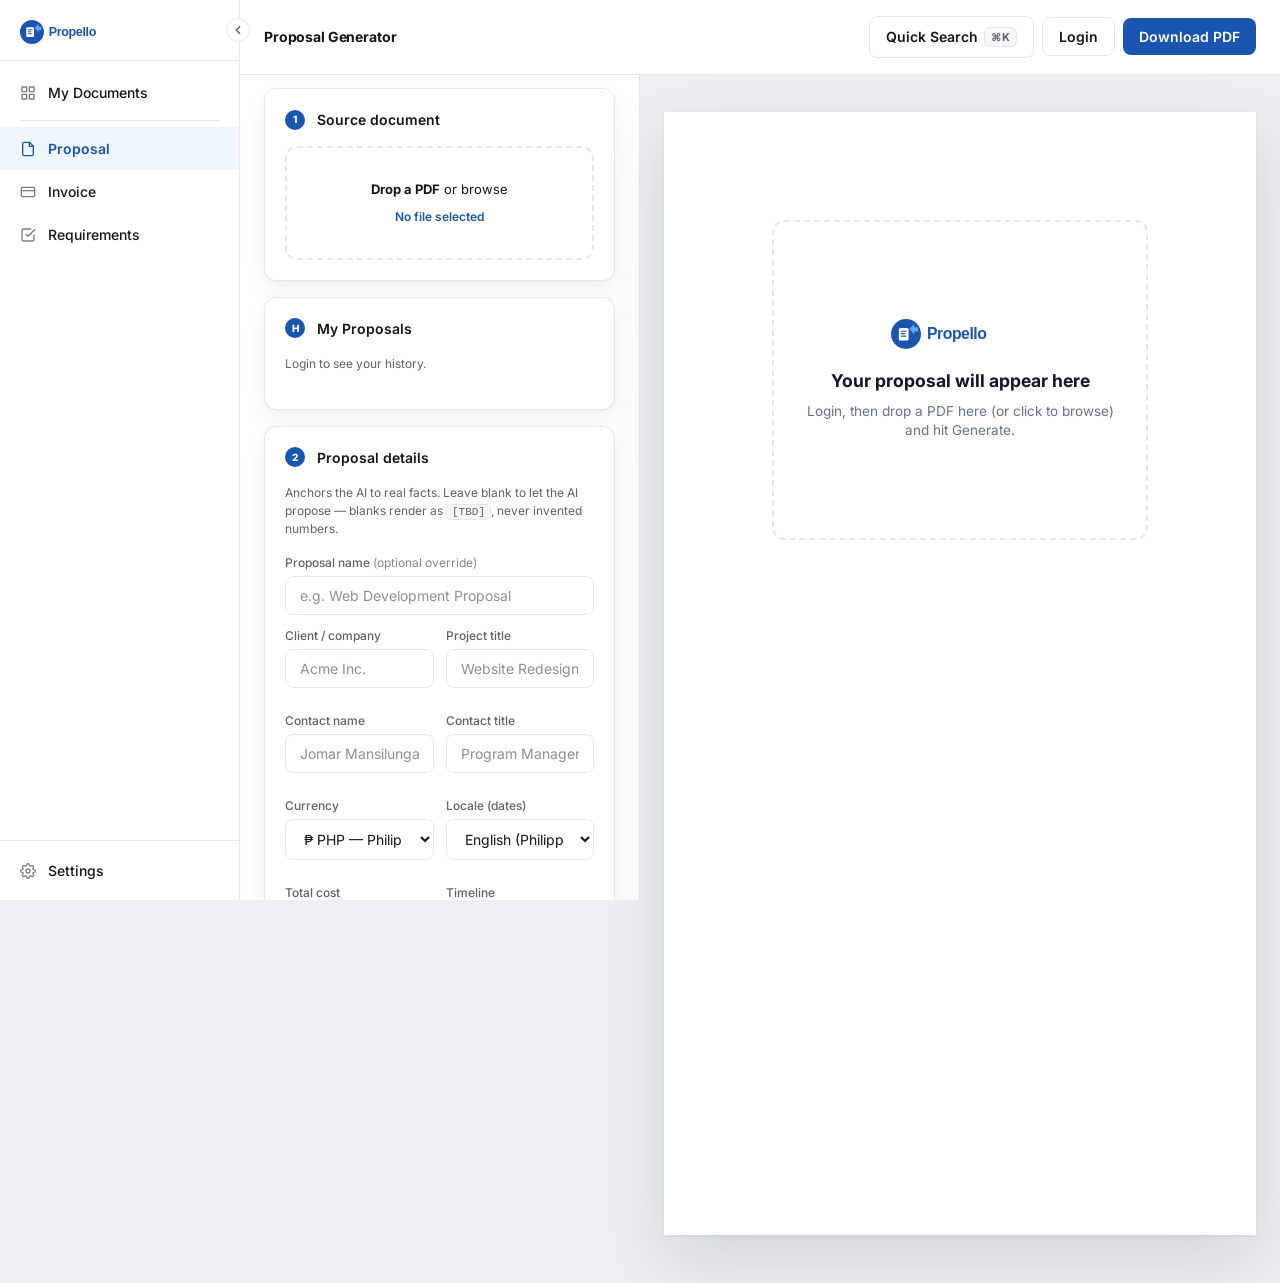
==== index.html @ b24322a0 "Add find-in-proposal (in-document word search) A "Find" tool (⌘F / Ctrl+F, or the app-bar button) se" ====
<!DOCTYPE html>
<html lang="en">
<head>
  <meta charset="UTF-8" />
  <meta name="viewport" content="width=device-width, initial-scale=1.0" />
  <title>Propello — Proposal Generator</title>
  <!-- Auth gate: hide the app until we confirm a session, to avoid flashing
       the app before redirecting an unauthenticated visitor to login. -->
  <script>
    document.documentElement.classList.add('auth-gating');
    // Safety net: never keep the page hidden if the gate ever stalls.
    setTimeout(function () { document.documentElement.classList.remove('auth-gating'); }, 4000);
  </script>
  <style>html.auth-gating body { visibility: hidden; }</style>
  <script type="module" src="auth-gate.js?v=1"></script>
  <link rel="icon" href="assets/favicon.svg" />
  <link rel="preconnect" href="https://fonts.googleapis.com" />
  <link rel="preconnect" href="https://fonts.gstatic.com" crossorigin />
  <link href="https://fonts.googleapis.com/css2?family=Inter:wght@400;500;600;700;800&display=swap" rel="stylesheet" />
  <link rel="stylesheet" href="styles.css?v=46" />
  <script defer src="https://cdnjs.cloudflare.com/ajax/libs/html2pdf.js/0.10.1/html2pdf.bundle.min.js"></script>
</head>
<body>
  <!-- ====================== APP BAR ====================== -->
  <header class="appbar no-print">
    <div class="appbar__brand">
      <span id="authGreeting" class="appbar__greeting" hidden></span>
      <span class="appbar__divider"></span>
      <span class="appbar__title">Proposal Generator</span>
    </div>
    <div class="appbar__actions">
      <button id="quickSearchBtn" class="btn btn--ghost nav-link btn--quicksearch" type="button" aria-label="Quick search">
        <span>Quick Search</span>
        <span class="btn__kbd">⌘K</span>
      </button>
      <button id="findBtn" class="btn btn--ghost nav-link btn--quicksearch" type="button" aria-label="Find in proposal" hidden>
        <span>Find</span>
        <span class="btn__kbd">⌘F</span>
      </button>
      <div id="collabAvatars" class="collab-avatars" hidden aria-label="People editing"></div>
      <button id="authNavBtn" class="btn btn--ghost nav-link">Login</button>
      <button id="saveDocBtn" class="btn btn--ghost" type="button" hidden>Save</button>
      <button id="shareBtn" class="btn btn--ghost" type="button" hidden>
        <svg width="15" height="15" viewBox="0 0 24 24" fill="none" stroke="currentColor" stroke-width="2" stroke-linecap="round" stroke-linejoin="round"><circle cx="18" cy="5" r="3"/><circle cx="6" cy="12" r="3"/><circle cx="18" cy="19" r="3"/><line x1="8.59" y1="13.51" x2="15.42" y2="17.49"/><line x1="15.41" y1="6.51" x2="8.59" y2="10.49"/></svg>
        <span id="shareBtnLabel">Share</span>
      </button>
      <button id="downloadBtn" class="btn btn--primary" type="button" disabled>Download PDF</button>
    </div>
  </header>

  <div class="app-body">
  <main class="layout">
    <aside class="composer no-print">
      <!-- Step 1 — Source -->
      <section class="card" data-mode="proposal">
        <div class="step"><span class="step__n">1</span><h2 class="card__title">Source document</h2></div>
        <label id="dropzone" class="dropzone" for="fileInput">
          <input id="fileInput" type="file" accept="application/pdf" hidden />
          <span class="dropzone__text"><strong>Drop a PDF</strong> or browse</span>
          <span class="dropzone__file" id="fileName">No file selected</span>
        </label>
      </section>

      <!-- History Section -->
      <section class="card history-card">
        <div class="step"><span class="step__n">H</span><h2 class="card__title" id="historyTitle">My Proposals</h2></div>
        <div id="historyList" class="history-list"></div>
        <button id="openDashboardBtn" class="btn btn--ghost btn--sm btn--block history-card__viewall" type="button" hidden>View all documents</button>
      </section>

      <!-- Step 2 — Details -->
      <section class="card" data-mode="proposal">
        <div class="step"><span class="step__n">2</span><h2 class="card__title">Proposal details</h2></div>
        <p class="card__hint">Anchors the AI to real facts. Leave blank to let the AI propose — blanks render as <code>[TBD]</code>, never invented numbers.</p>

        <div class="field field--full">
          <label class="label">Proposal name <span class="label__opt">(optional override)</span></label>
          <input id="f_proposalName" class="input" placeholder="e.g. Web Development Proposal" />
        </div>

        <div class="grid2">
          <div class="field"><label class="label">Client / company</label><input id="f_company" class="input" placeholder="Acme Inc." /></div>
          <div class="field"><label class="label">Project title</label><input id="f_title" class="input" placeholder="Website Redesign" /></div>
          <div class="field"><label class="label">Contact name</label><input id="f_contact" class="input" placeholder="Jomar Mansilungan" /></div>
          <div class="field"><label class="label">Contact title</label><input id="f_contactTitle" class="input" placeholder="Program Manager" /></div>
          <div class="field"><label class="label">Currency</label>
            <select id="f_currency" class="input">
              <option value="PHP" data-symbol="₱">₱ PHP — Philippine Peso</option>
              <option value="USD" data-symbol="$">$ USD — US Dollar</option>
              <option value="EUR" data-symbol="€">€ EUR — Euro</option>
              <option value="GBP" data-symbol="£">£ GBP — British Pound</option>
              <option value="AUD" data-symbol="A$">A$ AUD — Australian Dollar</option>
              <option value="SGD" data-symbol="S$">S$ SGD — Singapore Dollar</option>
              <option value="CAD" data-symbol="C$">C$ CAD — Canadian Dollar</option>
              <option value="AED" data-symbol="AED">AED — UAE Dirham</option>
              <option value="JPY" data-symbol="¥">¥ JPY — Japanese Yen</option>
            </select>
          </div>
          <div class="field"><label class="label">Locale (dates)</label>
            <select id="f_locale" class="input">
              <option value="en-PH">English (Philippines)</option>
              <option value="en-US">English (US)</option>
              <option value="en-GB">English (UK)</option>
              <option value="en-AU">English (Australia)</option>
              <option value="en-SG">English (Singapore)</option>
              <option value="en-CA">English (Canada)</option>
            </select>
          </div>
          <div class="field"><label class="label">Total cost</label><input id="f_cost" class="input" placeholder="e.g. ₱ 250,000" /></div>
          <div class="field"><label class="label">Timeline</label><input id="f_timeline" class="input" placeholder="e.g. 8 weeks" /></div>
          <div class="field"><label class="label">Valid until</label>
            <div class="date-field">
              <input id="f_valid" class="input" placeholder="e.g. July 19, 2026" />
              <button type="button" class="date-field__btn" data-target="f_valid" aria-label="Pick a date"><svg viewBox="0 0 24 24" fill="none" stroke="currentColor" stroke-width="2" stroke-linecap="round" stroke-linejoin="round"><rect x="3" y="4" width="18" height="18" rx="2" /><line x1="16" y1="2" x2="16" y2="6" /><line x1="8" y1="2" x2="8" y2="6" /><line x1="3" y1="10" x2="21" y2="10" /></svg></button>
              <input type="date" id="f_valid_picker" class="date-field__picker" tabindex="-1" aria-hidden="true" />
            </div>
          </div>
          <div class="field"><label class="label">Document no.</label><input id="f_docno" class="input" /></div>
          <div class="field"><label class="label">Prepared date</label>
            <div class="date-field">
              <input id="f_date" class="input" />
              <button type="button" class="date-field__btn" data-target="f_date" aria-label="Pick a date"><svg viewBox="0 0 24 24" fill="none" stroke="currentColor" stroke-width="2" stroke-linecap="round" stroke-linejoin="round"><rect x="3" y="4" width="18" height="18" rx="2" /><line x1="16" y1="2" x2="16" y2="6" /><line x1="8" y1="2" x2="8" y2="6" /><line x1="3" y1="10" x2="21" y2="10" /></svg></button>
              <input type="date" id="f_date_picker" class="date-field__picker" tabindex="-1" aria-hidden="true" />
            </div>
          </div>
          <div class="field field--full"><label class="label">Prepared by (signatory)</label><input id="f_signatory" class="input" value="Eric Jeremie Rotaquio" /></div>
          <div class="field field--full"><label class="label">Signatory title</label><input id="f_signatoryTitle" class="input" value="Chief Executive Officer, Propello" /></div>
        </div>

        <div class="field field--full">
          <label class="label">Budget <span class="label__opt">(optional, manual override)</span></label>
          <input id="f_budget" class="input" placeholder="e.g. Php 250,000 fixed fee" />
        </div>
        <div class="field field--full">
          <label class="label">Payment details <span class="label__opt">(optional, manual override)</span></label>
          <textarea id="f_paymentDetails" class="input textarea" rows="2" placeholder="e.g. 50% upfront, 50% on completion via Bank Transfer."></textarea>
        </div>
        <div class="field field--full">
          <label class="label">Extra instructions <span class="label__opt">(optional)</span></label>
          <textarea id="f_notes" class="input textarea" rows="2" placeholder="e.g. Emphasize SEO; bill in 3 milestones; exclude hosting."></textarea>
        </div>
      </section>

      <!-- Step 2 (Invoice) — Details -->
      <section class="card" data-mode="invoice" hidden>
        <div class="step"><span class="step__n">2</span><h2 class="card__title">Invoice details</h2></div>

        <div class="field field--full">
          <label class="label">Invoice name <span class="label__opt">(optional)</span></label>
          <input id="f_inv_name" class="input" placeholder="e.g. Web Development Invoice" />
        </div>

        <h3 class="card__subtitle">Bill to</h3>
        <div class="grid2">
          <div class="field"><label class="label">Client / company</label><input id="f_inv_client" class="input" placeholder="Acme Inc." /></div>
          <div class="field"><label class="label">Contact name</label><input id="f_inv_contact" class="input" placeholder="Jomar Mansilungan" /></div>
          <div class="field field--full"><label class="label">Client TIN</label><input id="f_inv_clientTin" class="input" placeholder="000-000-000-000" /></div>
        </div>

        <h3 class="card__subtitle">From</h3>
        <div class="grid2">
          <div class="field"><label class="label">Company</label><input id="f_inv_company" class="input" value="Propello" /></div>
          <div class="field"><label class="label">Propello TIN</label><input id="f_inv_tin" class="input" placeholder="[TBD]" /></div>
        </div>

        <h3 class="card__subtitle">Invoice info</h3>
        <div class="grid2">
          <div class="field"><label class="label">Invoice no.</label><input id="f_inv_no" class="input" /></div>
          <div class="field"><label class="label">Currency</label>
            <select id="f_inv_currency" class="input">
              <option value="PHP" data-symbol="₱">₱ PHP — Philippine Peso</option>
              <option value="USD" data-symbol="$">$ USD — US Dollar</option>
              <option value="EUR" data-symbol="€">€ EUR — Euro</option>
              <option value="GBP" data-symbol="£">£ GBP — British Pound</option>
              <option value="AUD" data-symbol="A$">A$ AUD — Australian Dollar</option>
              <option value="SGD" data-symbol="S$">S$ SGD — Singapore Dollar</option>
              <option value="CAD" data-symbol="C$">C$ CAD — Canadian Dollar</option>
              <option value="AED" data-symbol="AED">AED — UAE Dirham</option>
              <option value="JPY" data-symbol="¥">¥ JPY — Japanese Yen</option>
            </select>
          </div>
          <div class="field"><label class="label">Invoice date</label>
            <div class="date-field">
              <input id="f_inv_date" class="input" />
              <button type="button" class="date-field__btn" data-target="f_inv_date" aria-label="Pick a date"><svg viewBox="0 0 24 24" fill="none" stroke="currentColor" stroke-width="2" stroke-linecap="round" stroke-linejoin="round"><rect x="3" y="4" width="18" height="18" rx="2" /><line x1="16" y1="2" x2="16" y2="6" /><line x1="8" y1="2" x2="8" y2="6" /><line x1="3" y1="10" x2="21" y2="10" /></svg></button>
              <input type="date" id="f_inv_date_picker" class="date-field__picker" tabindex="-1" aria-hidden="true" />
            </div>
          </div>
          <div class="field"><label class="label">Due date</label>
            <div class="date-field">
              <input id="f_inv_due" class="input" placeholder="e.g. July 19, 2026" />
              <button type="button" class="date-field__btn" data-target="f_inv_due" aria-label="Pick a date"><svg viewBox="0 0 24 24" fill="none" stroke="currentColor" stroke-width="2" stroke-linecap="round" stroke-linejoin="round"><rect x="3" y="4" width="18" height="18" rx="2" /><line x1="16" y1="2" x2="16" y2="6" /><line x1="8" y1="2" x2="8" y2="6" /><line x1="3" y1="10" x2="21" y2="10" /></svg></button>
              <input type="date" id="f_inv_due_picker" class="date-field__picker" tabindex="-1" aria-hidden="true" />
            </div>
          </div>
          <div class="field"><label class="label">Locale (dates)</label>
            <select id="f_inv_locale" class="input">
              <option value="en-PH">English (Philippines)</option>
              <option value="en-US">English (US)</option>
              <option value="en-GB">English (UK)</option>
              <option value="en-AU">English (Australia)</option>
              <option value="en-SG">English (Singapore)</option>
              <option value="en-CA">English (Canada)</option>
            </select>
          </div>
        </div>

        <h3 class="card__subtitle">Items</h3>
        <div id="invoiceItems" class="line-items"></div>
        <button type="button" id="addItemBtn" class="btn btn--ghost btn--sm">+ Add item</button>
        <div class="line-items__total">
          <span>Total</span>
          <span id="invoiceItemsTotal">0.00</span>
        </div>

        <div class="field field--full">
          <label class="label">Payment details <span class="label__opt">(optional)</span></label>
          <textarea id="f_inv_paymentDetails" class="input textarea" rows="2" placeholder="e.g. Pay via Bank Transfer to BPI account 1234-5678-90."></textarea>
        </div>
      </section>

      <!-- Internal proposal toolkit -->
      <section class="card internal-card" data-mode="proposal">
        <div class="step"><span class="step__n">I</span><h2 class="card__title">Internal toolkit</h2></div>
        <div id="industrySetupNotice" class="industry-setup no-print" hidden></div>
        <div class="internal-tabs" role="tablist" aria-label="Internal proposal tools">
          <button type="button" class="internal-tab internal-tab--active" data-internal-tab="templates" role="tab" aria-selected="true">Templates</button>
          <button type="button" class="internal-tab" data-internal-tab="blocks" role="tab" aria-selected="false">Blocks</button>
          <button type="button" class="internal-tab" data-internal-tab="pricing" role="tab" aria-selected="false">Pricing</button>
          <button type="button" class="internal-tab" data-internal-tab="review" role="tab" aria-selected="false">Review</button>
          <button type="button" class="internal-tab" data-internal-tab="versions" role="tab" aria-selected="false">Versions</button>
        </div>

        <div id="internalPanelTemplates" class="internal-panel" data-internal-panel="templates">
          <p class="internal-panel__description">Start from a proven proposal structure so the draft has the right sections and tone before you generate.</p>
          <div class="field">
            <label class="label">Template</label>
            <select id="templateSelect" class="input"></select>
          </div>
          <div id="templatePreview" class="internal-preview"></div>
          <button id="applyTemplateBtn" type="button" class="btn btn--primary btn--block">Apply template</button>
          <button id="uploadTemplateBtn" type="button" class="btn btn--ghost btn--block internal-upload-btn">
            <svg width="15" height="15" viewBox="0 0 24 24" fill="none" stroke="currentColor" stroke-width="2" stroke-linecap="round" stroke-linejoin="round"><path d="M21 15v4a2 2 0 0 1-2 2H5a2 2 0 0 1-2-2v-4"/><polyline points="17 8 12 3 7 8"/><line x1="12" y1="3" x2="12" y2="15"/></svg>
            Upload your company template
          </button>
          <div class="internal-mini-form">
            <input id="customTemplateName" class="input" placeholder="Custom template name" />
            <button id="saveTemplateBtn" type="button" class="btn btn--ghost btn--sm">Save current</button>
          </div>
        </div>

        <div id="internalPanelBlocks" class="internal-panel" data-internal-panel="blocks" hidden>
          <p class="internal-panel__description">Add reusable wording for common sections like timelines, deliverables, assumptions, or support terms.</p>
          <div class="field">
            <label class="label">Block type</label>
            <select id="blockCategorySelect" class="input"></select>
          </div>
          <div id="contentBlockList" class="content-block-list"></div>
          <div class="internal-mini-form internal-mini-form--stack">
            <input id="customBlockTitle" class="input" placeholder="Custom block title" />
            <textarea id="customBlockBody" class="input textarea" rows="3" placeholder="Reusable wording"></textarea>
            <button id="saveBlockBtn" type="button" class="btn btn--ghost btn--sm">Save block</button>
          </div>
        </div>

        <div id="internalPanelPricing" class="internal-panel" data-internal-panel="pricing" hidden>
          <p class="internal-panel__description">Build the project price, payment breakdown, and scope guardrails so the proposal is clear on cost and inclusions.</p>
          <div class="field">
            <label class="label">Package</label>
            <select id="pricingPackageSelect" class="input"></select>
          </div>
          <h3 class="card__subtitle">Scope guardrails</h3>
          <div id="scopeItems" class="scope-items"></div>
          <div class="internal-mini-form">
            <input id="scopeItemInput" class="input" placeholder="Add scope item or exclusion" />
            <button id="addScopeItemBtn" type="button" class="btn btn--ghost btn--sm">Add</button>
          </div>
          <h3 class="card__subtitle">Pricing</h3>
          <div id="proposalPriceItems" class="proposal-price-items"></div>
          <button id="addProposalPriceItemBtn" type="button" class="btn btn--ghost btn--sm">+ Add item</button>
          <div class="line-items__total">
            <span>Total</span>
            <span id="proposalPriceTotal">0.00</span>
          </div>
          <button id="applyPricingBtn" type="button" class="btn btn--primary btn--block">Apply pricing</button>
        </div>

        <div id="internalPanelReview" class="internal-panel" data-internal-panel="review" hidden>
          <p class="internal-panel__description">Track whether the proposal is still a draft, ready for review, or approved for sending to the client.</p>
          <div id="approvalSummary" class="approval-summary"></div>
          <div class="approval-actions">
            <button type="button" class="btn btn--ghost btn--sm" data-approval-status="draft">Draft</button>
            <button type="button" class="btn btn--ghost btn--sm" data-approval-status="review">Review</button>
            <button type="button" class="btn btn--ghost btn--sm" data-approval-status="approved">Approve</button>
          </div>
          <div class="field">
            <label class="label">Review note</label>
            <textarea id="approvalNote" class="input textarea" rows="3" placeholder="Internal note"></textarea>
          </div>
          <button id="saveWorkflowBtn" type="button" class="btn btn--primary btn--block">Save workflow</button>
        </div>

        <div id="internalPanelVersions" class="internal-panel" data-internal-panel="versions" hidden>
          <p class="internal-panel__description">Save snapshots of the proposal so you can compare changes or return to an earlier version later.</p>
          <div class="internal-mini-form">
            <input id="versionLabelInput" class="input" placeholder="Snapshot label" />
            <button id="saveVersionBtn" type="button" class="btn btn--primary btn--sm">Save snapshot</button>
          </div>
          <div id="versionList" class="version-list"></div>
        </div>
      </section>

      <!-- Step 3 — Generate -->
      <section class="card">
        <div class="step"><span class="step__n">3</span><h2 class="card__title">Generate</h2></div>
        <button id="generateBtn" class="btn btn--primary btn--block" data-mode="proposal">Generate proposal</button>
        <button id="generateInvoiceBtn" class="btn btn--primary btn--block" data-mode="invoice" hidden>Generate invoice</button>
        <div id="status" class="status" hidden></div>
      </section>
    </aside>

    <div class="stage">
      <div id="workflowBanner" class="workflow-banner no-print" hidden></div>
      <div id="collabBanner" class="collab-banner no-print" hidden>
        <span class="collab-banner__dot"></span>
        <span class="collab-banner__text">Live shared document — your edits sync automatically.</span>
        <span id="collabBannerPresence" class="collab-banner__presence"></span>
      </div>
      <div id="editorToolbar" class="editor-toolbar no-print" hidden>
        <select class="editor-toolbar__select" data-cmd="formatBlock" title="Heading">
          <option value="P">Paragraph</option>
          <option value="H1">Heading 1</option>
          <option value="H2">Heading 2</option>
          <option value="H3">Heading 3</option>
          <option value="H4">Heading 4</option>
          <option value="BLOCKQUOTE">Quote</option>
        </select>
        <select class="editor-toolbar__select editor-toolbar__select--font" data-cmd="fontName" title="Font family">
          <option value="Inter">Inter</option>
          <option value="Arial">Arial</option>
          <option value="Georgia">Georgia</option>
          <option value="'Times New Roman'">Times New Roman</option>
          <option value="'Courier New'">Courier New</option>
          <option value="Verdana">Verdana</option>
        </select>
        <select class="editor-toolbar__select" data-cmd="fontSize" title="Font size">
          <option value="1">8pt</option>
          <option value="2">10pt</option>
          <option value="3" selected>12pt</option>
          <option value="4">14pt</option>
          <option value="5">18pt</option>
          <option value="6">24pt</option>
          <option value="7">36pt</option>
        </select>
        <span class="editor-toolbar__sep"></span>
        <button type="button" class="editor-toolbar__btn" data-cmd="bold" title="Bold"><b>B</b></button>
        <button type="button" class="editor-toolbar__btn" data-cmd="italic" title="Italic"><i>I</i></button>
        <button type="button" class="editor-toolbar__btn" data-cmd="underline" title="Underline"><u>U</u></button>
        <button type="button" class="editor-toolbar__btn" data-cmd="strikeThrough" title="Strikethrough"><s>S</s></button>
        <span class="editor-toolbar__sep"></span>
        <label class="editor-toolbar__color" title="Text color">
          A<input type="color" data-cmd="foreColor" value="#14161a" />
        </label>
        <label class="editor-toolbar__color" title="Highlight color">
          <span class="editor-toolbar__hl">H</span><input type="color" data-cmd="hiliteColor" value="#fff59d" />
        </label>
        <span class="editor-toolbar__sep"></span>
        <button type="button" class="editor-toolbar__btn" data-cmd="justifyLeft" title="Align left">&#8676;</button>
        <button type="button" class="editor-toolbar__btn" data-cmd="justifyCenter" title="Align center">&#8596;</button>
        <button type="button" class="editor-toolbar__btn" data-cmd="justifyRight" title="Align right">&#8677;</button>
        <span class="editor-toolbar__sep"></span>
        <button type="button" class="editor-toolbar__btn" data-cmd="insertUnorderedList" title="Bullet list">&#8226;&#8801;</button>
        <button type="button" class="editor-toolbar__btn" data-cmd="insertOrderedList" title="Numbered list">1.&#8801;</button>
        <span class="editor-toolbar__sep"></span>
        <div class="editor-toolbar__menu">
          <button type="button" class="editor-toolbar__btn" id="tableMenuBtn" title="Table" aria-haspopup="true" aria-expanded="false">
            <svg width="15" height="15" viewBox="0 0 24 24" fill="none" stroke="currentColor" stroke-width="2" stroke-linecap="round" stroke-linejoin="round"><rect x="3" y="3" width="18" height="18" rx="1"/><line x1="3" y1="9" x2="21" y2="9"/><line x1="3" y1="15" x2="21" y2="15"/><line x1="9" y1="3" x2="9" y2="21"/><line x1="15" y1="3" x2="15" y2="21"/></svg>
            <span class="editor-toolbar__caret">&#9662;</span>
          </button>
          <div class="editor-toolbar__dropdown" id="tableMenu" hidden role="menu">
            <button type="button" data-table="insert" role="menuitem">Insert table</button>
            <div class="editor-toolbar__dropdown-sep"></div>
            <button type="button" data-table="row-above" role="menuitem">Insert row above</button>
            <button type="button" data-table="row-below" role="menuitem">Insert row below</button>
            <button type="button" data-table="col-left" role="menuitem">Insert column left</button>
            <button type="button" data-table="col-right" role="menuitem">Insert column right</button>
            <div class="editor-toolbar__dropdown-sep"></div>
            <button type="button" data-table="del-row" role="menuitem">Delete row</button>
            <button type="button" data-table="del-col" role="menuitem">Delete column</button>
            <button type="button" data-table="del-table" role="menuitem">Delete table</button>
          </div>
        </div>
        <span class="editor-toolbar__sep"></span>
        <button type="button" class="editor-toolbar__btn" data-cmd="removeFormat" title="Clear formatting">T&times;</button>
      </div>
      <div class="paper-wrap">
        <article id="proposal" class="proposal">
          <label id="emptyState" class="empty" for="fileInput">
            <img src="assets/logo.svg" class="empty__logo js-logo" />
            <h2>Your proposal will appear here</h2>
            <p>Login, then drop a PDF here (or click to browse) and hit Generate.</p>
          </label>
        </article>
      </div>
    </div>
  </main>
  </div><!-- /.app-body -->

  <!-- Dashboard Modal — kept as a direct child of <body> so its fixed overlay
       always covers the full viewport (never trapped by the sticky sidebar). -->
  <div id="dashboardModal" class="modal modal--dashboard no-print">
    <div class="modal__content modal__content--dashboard card">
      <button id="closeDashboard" class="modal__close">&times;</button>
      <div class="dashboard__header">
        <h2 class="card__title">My Documents</h2>
        <div class="dashboard__tabs" role="tablist">
          <button type="button" class="dashboard__tab dashboard__tab--active" data-type="all">All</button>
          <button type="button" class="dashboard__tab" data-type="proposal">Proposals</button>
          <button type="button" class="dashboard__tab" data-type="invoice">Invoices</button>
          <button type="button" class="dashboard__tab" data-type="questionnaire">Questionnaires</button>
        </div>
        <input id="dashboardSearch" class="input dashboard__search" type="search" placeholder="Search by title, client, or doc no." />
      </div>
      <div id="dashboardGrid" class="dashboard__grid"></div>
    </div>
  </div>

  <!-- Settings Modal -->
  <div id="settingsModal" class="modal no-print">
    <div class="modal__content modal__content--settings card">
      <button id="closeSettings" class="modal__close" aria-label="Close">&times;</button>
      <h2 class="card__title">Settings</h2>

      <div class="settings-tabs" role="tablist">
        <button type="button" class="settings-tab settings-tab--active" data-tab="profile" role="tab">Profile</button>
        <button type="button" class="settings-tab" data-tab="security" role="tab">Security</button>
        <button type="button" class="settings-tab" data-tab="branding" role="tab">Branding</button>
      </div>

      <!-- Profile tab -->
      <div id="settingsTabProfile" class="settings-panel">
        <div id="settingsProfileGate" hidden>
          <p class="card__hint" style="margin-bottom:1rem;">Sign in to manage your profile.</p>
          <button type="button" id="settingsSignInBtn" class="btn btn--primary btn--block">Sign In</button>
        </div>
        <div id="settingsProfileForm">
          <div class="settings-avatar-row">
            <div class="settings-avatar" id="settingsAvatarEl">
              <span id="settingsAvatarInitials">?</span>
              <img id="settingsAvatarImg" src="" alt="Avatar" hidden />
            </div>
            <div class="settings-avatar-actions">
              <button type="button" id="settingsAvatarUploadBtn" class="btn btn--ghost btn--sm">Change photo</button>
              <button type="button" id="settingsAvatarRemoveBtn" class="btn btn--ghost btn--sm" hidden>Remove</button>
              <input id="settingsAvatarInput" type="file" accept="image/*" hidden />
            </div>
          </div>
          <div class="field">
            <label class="label">Full name</label>
            <input id="settingsName" type="text" class="input" placeholder="Your full name" autocomplete="name" />
          </div>
          <div id="settingsProfileStatus" class="status" hidden></div>
          <button type="button" id="saveProfileBtn" class="btn btn--primary btn--block">Save profile</button>
          <hr class="rule" />
          <div class="field">
            <label class="label">Email address</label>
            <input id="settingsEmail" type="email" class="input" autocomplete="email" />
          </div>
          <div id="settingsEmailStatus" class="status" hidden></div>
          <button type="button" id="saveEmailBtn" class="btn btn--ghost btn--block">Update email</button>
        </div>
      </div>

      <!-- Security tab -->
      <div id="settingsTabSecurity" class="settings-panel" hidden>
        <div id="settingsSecurityGate" hidden>
          <p class="card__hint" style="margin-bottom:1rem;">Sign in to change your password.</p>
          <button type="button" id="settingsSecuritySignInBtn" class="btn btn--primary btn--block">Sign In</button>
        </div>
        <div id="settingsSecurityForm">
          <div class="field">
            <label class="label">New password</label>
            <input id="settingsNewPassword" type="password" class="input" placeholder="Minimum 6 characters" autocomplete="new-password" />
          </div>
          <div class="field">
            <label class="label">Confirm new password</label>
            <input id="settingsConfirmPassword" type="password" class="input" autocomplete="new-password" />
          </div>
          <div id="settingsSecurityStatus" class="status" hidden></div>
          <button type="button" id="savePasswordBtn" class="btn btn--primary btn--block">Update password</button>
        </div>
      </div>

      <!-- Branding tab -->
      <div id="settingsTabBranding" class="settings-panel" hidden>
        <div class="field">
          <label class="label">Brand logo</label>
          <p class="card__hint">Used on proposals. Stored in this browser only.</p>
          <div class="logo-row">
            <img id="logoPreview" class="logo-preview js-logo" src="assets/logo.svg" />
            <input id="logoInput" type="file" accept="image/*" hidden />
            <button id="logoUploadBtn" class="btn btn--primary btn--sm">Upload</button>
            <button id="logoResetBtn" class="btn btn--ghost btn--sm">Reset</button>
          </div>
        </div>
        <hr class="rule" />
        <div class="field">
          <label class="label">Proposal main color</label>
          <p class="card__hint">Used for proposal accents like section numbers, bullets, kicker text, and footer brand color. Stored in this browser only.</p>
          <div class="brand-color-row">
            <span id="proposalColorPreview" class="brand-color-preview" aria-hidden="true"></span>
            <input id="proposalColorInput" class="brand-color-input" type="color" value="#f2384a" aria-label="Proposal main color" />
            <input id="proposalColorHex" class="input brand-color-hex" type="text" value="#f2384a" maxlength="7" inputmode="text" aria-label="Proposal main color hex value" />
            <button id="proposalColorResetBtn" class="btn btn--ghost btn--sm" type="button">Reset</button>
          </div>
        </div>
      </div>
    </div>
  </div>

  <!-- Share Modal -->
  <div id="shareModal" class="modal no-print">
    <div class="modal__content card">
      <button id="closeShare" class="modal__close" aria-label="Close">&times;</button>
      <h2 class="card__title">Share &amp; collaborate</h2>
      <p class="card__hint">Anyone with this link can open and edit this document with you in real time. No account needed — changes sync automatically.</p>
      <div class="share-link-row">
        <input id="shareLinkInput" class="input" readonly />
        <button id="shareCopyBtn" class="btn btn--primary btn--sm" type="button">Copy</button>
      </div>
      <div class="share-presence">
        <div id="shareAvatars" class="collab-avatars"></div>
        <span id="collabPresence">Just you so far</span>
      </div>
      <hr class="rule" />
      <button id="stopSharingBtn" class="btn btn--ghost btn--block" type="button">Stop sharing</button>
    </div>
  </div>

  <!-- Auth Modal — kept as a direct child of <body> so its fixed overlay
       always covers the full viewport (never trapped by the sticky sidebar). -->
  <div id="authModal" class="modal no-print">
    <div class="modal__content card">
      <button id="closeAuth" class="modal__close">&times;</button>
      <h2 class="card__title" id="authTitle">Sign in to Propello</h2>
      <div class="grid2" role="tablist">
        <button type="button" id="authTabLogin" data-mode="login" class="btn btn--primary" aria-pressed="true">Login</button>
        <button type="button" id="authTabSignup" data-mode="signup" class="btn btn--ghost" aria-pressed="false">Sign Up</button>
      </div>
      <form id="authForm">
        <div class="field" id="authNameField" hidden>
          <label class="label">Name</label>
          <input id="authName" type="text" class="input" autocomplete="name" />
        </div>
        <div class="field industry-onboarding" id="authIndustryField" hidden>
          <label class="label" for="authIndustry">Industry</label>
          <select id="authIndustry" class="input"></select>
          <p class="card__hint">We will tailor proposal templates, reusable blocks, pricing guidance, and AI wording to this industry.</p>
          <div id="authIndustryQuestions" class="industry-question-list"></div>
        </div>
        <div class="field">
          <label class="label">Email</label>
          <input id="authEmail" type="email" class="input" required />
        </div>
        <div class="field">
          <label class="label">Password</label>
          <input id="authPassword" type="password" class="input" required minlength="6" />
        </div>
        <div id="authError" class="status status--error" hidden></div>
        <button type="submit" id="authSubmit" class="btn btn--primary btn--block">Login</button>
      </form>
    </div>
  </div>

  <script type="module" src="app.js?v=43"></script>
</body>
</html>
---- styles.css ----
/* ============================================================
   Propello Design System & UI Components (light theme)
   ============================================================ */

/* Ensure [hidden] always wins over display rules set by class selectors */
[hidden] { display: none !important; }
:root {
  --bg: #edeff2;
  --bg-card: #ffffff;
  --bg-input: #ffffff;
  --bg-subtle: #f6f7f9;
  --text: #14161a;
  --text-muted: #5b636f;
  --rausch: #1A56B0;
  --rausch-hover: #1545A0;
  --rausch-tint: #EFF6FF;
  --border: #e6e8ec;
  --radius: 12px;
  --shadow: 0 1px 2px rgb(20 22 26 / 0.04), 0 8px 24px rgb(20 22 26 / 0.06);
  --appbar-h: 64px;
}

* { box-sizing: border-box; margin: 0; padding: 0; }
body {
  font-family: 'Inter', -apple-system, system-ui, sans-serif;
  background: var(--bg);
  color: var(--text);
  line-height: 1.5;
  -webkit-font-smoothing: antialiased;
  padding-top: var(--appbar-h);
}
button, input, textarea, select { font-family: inherit; }

/* Layout */
.appbar {
  display: flex; justify-content: space-between; align-items: center;
  padding: 1rem 1.5rem; background: var(--bg-card);
  border-bottom: 1px solid var(--border);
  position: fixed; top: 0; left: 240px; right: 0;
  z-index: 100; transition: left 0.2s ease;
}
.appbar__brand { display: flex; align-items: center; gap: 0.75rem; }
.appbar__logo { height: 24px; }
.appbar__divider { width: 1px; height: 22px; background: var(--border); }
.appbar__title { font-weight: 700; font-size: 0.875rem; letter-spacing: -0.01em; color: var(--text); }
.appbar__actions { display: flex; gap: 0.5rem; align-items: center; }

.layout { display: grid; grid-template-columns: minmax(340px, 400px) minmax(0, 1fr); align-items: start; min-height: calc(100vh - var(--appbar-h)); }
.composer {
  padding: 1.5rem; border-right: 1px solid var(--border);
  position: sticky; top: var(--appbar-h);
  overflow-y: auto; height: calc(100vh - var(--appbar-h));
  display: flex; flex-direction: column; gap: 1rem;
  background: var(--bg-card);
}
/* No overflow here: it must NOT become the sticky scroll-container, or the
   editor toolbar below would stick to the stage (which scrolls with the page)
   instead of to the viewport. The window is the scroller. */
.stage { padding: 3rem 1.5rem; background: var(--bg); min-width: 0; }

/* Components */
.card {
  background: var(--bg-card); border: 1px solid var(--border);
  border-radius: var(--radius); padding: 1.25rem;
  box-shadow: var(--shadow);
}
/* Settings modal */
.modal__content--settings { max-width: 440px; }
.settings-tabs { display: flex; gap: 0.4rem; padding: 0.25rem; background: var(--bg-subtle); border-radius: 10px; margin-bottom: 1.25rem; }
.settings-tab { flex: 1; padding: 0.5rem; border: none; border-radius: 8px; background: transparent; font-size: 0.8125rem; font-weight: 600; color: var(--text-muted); cursor: pointer; transition: background 0.15s, color 0.15s; }
.settings-tab:hover { color: var(--text); }
.settings-tab--active { background: var(--bg-card); color: var(--text); box-shadow: var(--shadow); }
.settings-panel { display: flex; flex-direction: column; gap: 0.75rem; }
.settings-avatar-row { display: flex; align-items: center; gap: 1rem; margin-bottom: 0.25rem; }
.settings-avatar { width: 64px; height: 64px; border-radius: 50%; background: var(--rausch); color: #fff; display: flex; align-items: center; justify-content: center; font-size: 1.25rem; font-weight: 700; flex-shrink: 0; overflow: hidden; }
.settings-avatar-actions { display: flex; flex-direction: column; gap: 0.4rem; }
.card__title { font-size: 0.875rem; font-weight: 600; margin-bottom: 0.5rem; }
.card__hint { font-size: 0.75rem; color: var(--text-muted); margin-bottom: 1rem; line-height: 1.5; }
.card__hint code { background: var(--bg-subtle); border: 1px solid var(--border); border-radius: 5px; padding: 1px 5px; font-size: 0.6875rem; }
.brand-color-row {
  display: grid; grid-template-columns: auto 2.75rem minmax(0, 1fr) auto;
  align-items: center; gap: 0.55rem;
}
.brand-color-preview {
  width: 1.25rem; height: 1.25rem; border-radius: 50%;
  background: var(--rausch); border: 2px solid #fff;
  box-shadow: 0 0 0 6px rgba(26, 86, 176, 0.12);
}
.brand-color-input {
  width: 2.75rem; height: 2.5rem; padding: 0.15rem;
  border: 1px solid var(--border); border-radius: 8px;
  background: var(--bg-input); cursor: pointer;
}
.brand-color-hex {
  font-family: 'Courier New', monospace; text-transform: lowercase;
}

.card__subtitle {
  font-size: 0.75rem; font-weight: 700; text-transform: uppercase; letter-spacing: 0.04em;
  color: var(--text-muted); margin: 1rem 0 0.5rem;
}
.card__subtitle:first-of-type { margin-top: 0; }

/* Line items */
.line-items { display: flex; flex-direction: column; gap: 0.5rem; margin-bottom: 0.5rem; }
.line-item {
  display: flex; flex-direction: column; gap: 0.4rem;
  padding: 0.6rem; border: 1px solid var(--border); border-radius: 8px;
}
.line-item__row2 { display: grid; grid-template-columns: 4.5rem 1fr 1fr 1.75rem; gap: 0.4rem; align-items: center; }
.line-item__amount {
  font-size: 0.8125rem; font-weight: 600; text-align: right; padding: 0.625rem 0.25rem;
  font-variant-numeric: tabular-nums;
}
.line-item__remove {
  width: 1.75rem; height: 1.75rem; border-radius: 6px; border: 1px solid var(--border);
  background: transparent; color: var(--text-muted); font-size: 1.1rem; line-height: 1;
  cursor: pointer; display: flex; align-items: center; justify-content: center;
  transition: background 0.15s ease, color 0.15s ease;
}
.line-item__remove:hover { background: var(--rausch-tint); color: var(--rausch); border-color: #BFDBFE; }
.line-items__total {
  display: flex; align-items: center; justify-content: space-between;
  font-size: 0.8125rem; font-weight: 700; padding: 0.5rem 0.25rem 1rem;
}
.line-items__total span:last-child { font-variant-numeric: tabular-nums; }

/* Internal proposal toolkit */
.internal-card { padding-bottom: 1rem; }
.internal-tabs {
  display: flex; flex-wrap: wrap; gap: 0.35rem;
  padding: 0.35rem; margin-bottom: 0.9rem;
  background: var(--bg-subtle); border-radius: 8px;
}
.internal-tab {
  flex: 1 1 calc(20% - 0.35rem);
  min-width: 4.6rem; border: none; border-radius: 6px; background: transparent;
  color: var(--text-muted); cursor: pointer;
  font-size: 0.7rem; font-weight: 700; padding: 0.45rem 0.35rem;
  white-space: normal; line-height: 1.1; text-align: center;
}
.internal-tab:hover { color: var(--text); }
.internal-tab--active { background: var(--bg-card); color: var(--rausch); box-shadow: var(--shadow); }
.internal-panel { display: flex; flex-direction: column; gap: 0.75rem; }
.internal-panel__description {
  margin: 0;
  padding: 0.65rem 0.7rem;
  border: 1px solid var(--border);
  border-left: 3px solid var(--rausch);
  border-radius: 8px;
  background: var(--bg-subtle);
  color: var(--text-muted);
  font-size: 0.74rem;
  font-weight: 600;
  line-height: 1.45;
}
.internal-preview {
  border: 1px solid var(--border); border-radius: 8px; background: var(--bg-subtle);
  padding: 0.75rem; min-height: 72px;
}
.internal-preview__title { font-size: 0.8125rem; font-weight: 700; color: var(--text); margin-bottom: 0.25rem; }
.internal-preview__text { font-size: 0.75rem; color: var(--text-muted); line-height: 1.45; }
.internal-preview__badge {
  display: inline-block; margin-left: 0.35rem; padding: 0.05rem 0.4rem; border-radius: 999px;
  background: var(--rausch-tint); color: var(--rausch); font-size: 0.65rem; font-weight: 700;
  vertical-align: middle;
}
.internal-mini-form { display: grid; grid-template-columns: 1fr auto; gap: 0.5rem; align-items: start; }
.internal-mini-form--stack { grid-template-columns: 1fr; }
.internal-upload-btn { display: inline-flex; align-items: center; justify-content: center; gap: 0.45rem; margin-top: 0.5rem; }
.internal-upload-btn svg { flex: none; }

/* ---- Template upload modal (shared: generator + dashboard) ---- */
.tmpl-modal { position: fixed; inset: 0; z-index: 120; display: grid; place-items: center; padding: 1.25rem; }
.tmpl-modal__backdrop { position: absolute; inset: 0; background: rgba(15, 23, 42, 0.55); backdrop-filter: blur(2px); }
.tmpl-modal__card {
  position: relative; z-index: 1; width: min(30rem, 100%); max-height: calc(100vh - 2.5rem);
  overflow-y: auto; padding: 1.6rem 1.5rem 1.4rem;
}
.tmpl-modal__close {
  position: absolute; top: 0.75rem; right: 0.85rem; width: 2rem; height: 2rem; border-radius: 8px;
  font-size: 1.4rem; line-height: 1; color: var(--text-muted); background: none; border: none; cursor: pointer;
}
.tmpl-modal__close:hover { background: var(--bg-subtle); color: var(--text); }
.tmpl-modal__title { font-size: 1.15rem; font-weight: 800; color: #0f172a; letter-spacing: -0.01em; }
.tmpl-modal__sub { margin: 0.35rem 0 1.1rem; font-size: 0.85rem; color: var(--text-muted); line-height: 1.5; }
.tmpl-drop { margin-top: 0.9rem; }
.tmpl-drop.is-drag { border-color: var(--rausch); background: var(--rausch-tint); }
.tmpl-drop.is-filled { border-style: solid; border-color: #BFDBFE; }
.tmpl-modal__status { margin-top: 0.85rem; }
.tmpl-modal__actions { display: flex; justify-content: flex-end; gap: 0.6rem; margin-top: 1.2rem; }

.industry-onboarding .card__hint {
  margin: 0.45rem 0 0.6rem;
}
.industry-question-list {
  display: flex; flex-direction: column; gap: 0.65rem;
}
.industry-question {
  min-width: 0;
}
.industry-setup {
  display: flex; flex-direction: column; gap: 0.85rem;
  padding: 0.8rem; margin: -0.25rem 0 0.9rem;
  border: 1px solid #BFDBFE; border-radius: 10px;
  background: linear-gradient(135deg, #EFF6FF, #ffffff);
}
.industry-setup__copy {
  display: flex; flex-direction: column; gap: 0.25rem;
  min-width: 0;
}
.industry-setup__copy strong {
  font-size: 0.875rem; color: var(--text); line-height: 1.25;
}
.industry-setup__copy p {
  margin: 0; color: var(--text-muted); font-size: 0.75rem; line-height: 1.45;
}
.industry-setup__eyebrow {
  width: fit-content;
  padding: 0.2rem 0.45rem; border-radius: 999px;
  background: var(--rausch); color: #fff;
  font-size: 0.62rem; font-weight: 800; text-transform: uppercase; letter-spacing: 0.05em;
}
.industry-setup__form {
  display: flex; flex-direction: column; gap: 0.65rem;
}

.content-block-list { display: flex; flex-direction: column; gap: 0.5rem; max-height: 260px; overflow: auto; padding-right: 0.15rem; }
.content-block {
  display: grid; grid-template-columns: 1fr auto; gap: 0.6rem; align-items: start;
  padding: 0.7rem; border: 1px solid var(--border); border-radius: 8px;
  background: var(--bg-card);
}
.content-block--selected { border-color: #BFDBFE; background: var(--rausch-tint); }
.content-block__title { font-size: 0.8125rem; font-weight: 700; color: var(--text); margin-bottom: 0.2rem; }
.content-block__text {
  font-size: 0.73rem; color: var(--text-muted); line-height: 1.45;
  display: -webkit-box; -webkit-line-clamp: 3; -webkit-box-orient: vertical; overflow: hidden;
}
.content-block__actions { display: flex; flex-direction: column; gap: 0.35rem; }

.scope-items { display: flex; flex-wrap: wrap; gap: 0.35rem; min-height: 1.8rem; }
.scope-item {
  display: inline-flex; align-items: center; gap: 0.35rem;
  padding: 0.32rem 0.45rem; border-radius: 999px;
  border: 1px solid var(--border); background: var(--bg-subtle);
  font-size: 0.72rem; font-weight: 600; color: var(--text);
}
.scope-item button {
  width: 16px; height: 16px; border: none; border-radius: 50%;
  background: rgba(20, 22, 26, 0.08); color: var(--text-muted);
  line-height: 1; cursor: pointer;
}
.scope-item button:hover { background: var(--rausch); color: #fff; }

.proposal-price-items { display: flex; flex-direction: column; gap: 0.5rem; }
.proposal-price-item {
  display: flex; flex-direction: column; gap: 0.45rem;
  padding: 0.75rem; border: 1px solid var(--border); border-radius: 8px;
  background: var(--bg-card);
}
.proposal-price-item__header {
  display: grid; grid-template-columns: minmax(0, 1fr) auto; gap: 0.4rem; align-items: center;
}
.proposal-price-item__basis { width: 100%; min-width: 0; }
.proposal-price-item__money {
  display: grid; grid-template-columns: auto minmax(0, 1fr); gap: 0.4rem; align-items: center;
}
.proposal-price-item__prefix {
  min-width: 1.1rem; text-align: center; color: var(--text-muted); font-size: 0.75rem; font-weight: 700;
}
.proposal-price-item__money .input {
  min-width: 0; text-align: right; font-variant-numeric: tabular-nums;
}
.proposal-price-item .line-item__remove {
  width: 1.9rem; height: 1.9rem;
}

.approval-summary {
  display: flex; align-items: center; justify-content: space-between; gap: 0.75rem;
  padding: 0.75rem; border: 1px solid var(--border); border-radius: 8px; background: var(--bg-subtle);
  flex-wrap: wrap;
}
.approval-summary__status {
  display: inline-flex; align-items: center; padding: 0.25rem 0.5rem;
  border-radius: 999px; font-size: 0.72rem; font-weight: 800; text-transform: uppercase;
  letter-spacing: 0.04em;
}
.approval-summary__status--draft, .doc-status--draft { color: #475569; background: #e2e8f0; }
.approval-summary__status--review, .doc-status--review { color: #92400e; background: #fef3c7; }
.approval-summary__status--approved, .doc-status--approved { color: #047857; background: #d1fae5; }
.approval-summary__meta { font-size: 0.72rem; color: var(--text-muted); text-align: right; }
.approval-actions { display: grid; grid-template-columns: repeat(3, 1fr); gap: 0.4rem; }
.approval-actions .btn { width: 100%; }

.version-list { display: flex; flex-direction: column; gap: 0.5rem; max-height: 260px; overflow: auto; padding-right: 0.15rem; }
.version-item {
  display: grid; grid-template-columns: 1fr auto; gap: 0.6rem; align-items: center;
  padding: 0.65rem; border: 1px solid var(--border); border-radius: 8px; background: var(--bg-card);
}
.version-item__title { font-size: 0.8125rem; font-weight: 700; color: var(--text); }
.version-item__meta { font-size: 0.72rem; color: var(--text-muted); }

.workflow-banner {
  max-width: 210mm; margin: 0 auto 1rem;
  display: flex; align-items: center; gap: 0.6rem; flex-wrap: wrap;
  padding: 0.65rem 0.9rem; border-radius: 10px; border: 1px solid var(--border);
  background: var(--bg-card); color: var(--text); box-shadow: var(--shadow);
  font-size: 0.8125rem;
}
.workflow-banner__pill {
  display: inline-flex; align-items: center; border-radius: 999px;
  padding: 0.22rem 0.5rem; font-size: 0.68rem; font-weight: 800;
  text-transform: uppercase; letter-spacing: 0.04em;
}
.workflow-banner--draft .workflow-banner__pill { background: #e2e8f0; color: #475569; }
.workflow-banner--review .workflow-banner__pill { background: #fef3c7; color: #92400e; }
.workflow-banner--approved .workflow-banner__pill { background: #d1fae5; color: #047857; }

.doc-status {
  display: inline-flex; vertical-align: middle; margin-left: 0.35rem;
  padding: 0.12rem 0.35rem; border-radius: 999px;
  font-size: 0.6rem; font-weight: 800; text-transform: uppercase; letter-spacing: 0.04em;
}

/* Document type badge */
.doc-card__type {
  position: absolute; top: 0.5rem; left: 0.5rem; font-size: 0.625rem; font-weight: 700;
  text-transform: uppercase; letter-spacing: 0.04em; color: var(--rausch);
  background: var(--rausch-tint); border-radius: 5px; padding: 2px 6px; line-height: 1.4;
}
.doc-card__type--proposal { color: #1d4ed8; background: #dbeafe; }
.doc-card__type--invoice { color: var(--rausch); background: var(--rausch-tint); }
.doc-card__type--questionnaire { color: #15803d; background: #dcfce7; }
.doc-card__new {
  position: absolute; top: 0.5rem; right: 2rem; font-size: 0.625rem; font-weight: 700;
  text-transform: uppercase; letter-spacing: 0.04em; color: #fff; background: var(--rausch);
  border-radius: 5px; padding: 2px 6px; line-height: 1.4; z-index: 1;
}
.step { display: flex; align-items: center; gap: 0.75rem; margin-bottom: 1rem; }
.step .card__title { margin: 0; }
.step__n {
  width: 20px; height: 20px; background: var(--rausch); color: #fff;
  border-radius: 50%; font-size: 0.625rem; font-weight: 800;
  display: flex; align-items: center; justify-content: center;
}

.input {
  width: 100%; padding: 0.625rem 0.875rem;
  background: var(--bg-input); border: 1px solid var(--border);
  border-radius: 8px; color: var(--text); font-size: 0.875rem;
  transition: border-color 0.15s ease;
}
.input:focus { outline: none; border-color: var(--rausch); }
.input::placeholder { color: var(--text-muted); opacity: 0.7; }
.textarea { resize: vertical; }
.label { display: block; font-size: 0.75rem; font-weight: 500; color: var(--text-muted); margin-bottom: 0.25rem; }
.label__opt { font-weight: 400; color: var(--text-muted); opacity: 0.75; }

.date-field { position: relative; display: flex; align-items: center; }
.date-field .input { padding-right: 2.25rem; }
.date-field__btn {
  position: absolute; right: 0.35rem; top: 50%; transform: translateY(-50%);
  width: 1.75rem; height: 1.75rem; display: flex; align-items: center; justify-content: center;
  background: none; border: none; border-radius: 6px; cursor: pointer;
  font-size: 0.9375rem; line-height: 1; color: var(--text-muted);
  transition: background 0.15s ease, color 0.15s ease;
}
.date-field__btn:hover { background: rgba(15, 23, 42, 0.06); color: var(--rausch); }
.date-field__btn svg { width: 1rem; height: 1rem; }
.date-field__picker {
  position: absolute; inset: 0; width: 100%; height: 100%;
  padding: 0; border: none; opacity: 0; pointer-events: none;
}

.grid2 { display: grid; grid-template-columns: 1fr 1fr; gap: 0.75rem; }
.modal__content .grid2 { margin-bottom: 0.75rem; }
.field { margin-bottom: 0.75rem; }
.field--full { grid-column: 1 / -1; }
.field--row { display: flex; align-items: center; justify-content: space-between; gap: 0.75rem; }
.check { display: inline-flex; align-items: center; gap: 0.4rem; font-size: 0.8125rem; color: var(--text-muted); cursor: pointer; }
.rule { border: none; border-top: 1px solid var(--border); margin: 1rem 0; }

.btn {
  padding: 0.625rem 1rem; border-radius: 8px; font-size: 0.875rem;
  font-weight: 600; cursor: pointer; transition: all 0.15s ease;
  border: none; display: inline-flex; align-items: center; justify-content: center; gap: 0.4rem;
  text-decoration: none; color: inherit;
}
.btn[hidden] { display: none; }
.btn--primary { background: var(--rausch); color: white; }
.btn--primary:hover { background: var(--rausch-hover); }
.btn--ghost { background: transparent; color: var(--text); border: 1px solid var(--border); }
.btn--ghost:hover { background: var(--bg-subtle); }
.btn--block { width: 100%; margin-bottom: 0.5rem; }
.btn--sm { padding: 0.45rem 0.75rem; font-size: 0.8125rem; }
.btn--quicksearch { white-space: nowrap; }
.btn__kbd {
  display: inline-flex; align-items: center; justify-content: center;
  padding: 0.12rem 0.35rem; border-radius: 6px; font-size: 0.68rem;
  font-weight: 700; letter-spacing: 0.02em; color: var(--text-muted);
  background: var(--bg-subtle); border: 1px solid var(--border);
}

.dot { width: 8px; height: 8px; border-radius: 50%; background: var(--text-muted); display: inline-block; }
.dot--ok { background: #10b981; }

/* Greeting + user menu */
.appbar__greeting { font-size: 0.8125rem; font-weight: 500; color: var(--text-muted); white-space: nowrap; }
/* The greeting now leads the appbar brand (where the logo used to be), followed
   by a divider and the page title. When logged out the greeting is [hidden], so
   collapse the now-orphaned leading divider too. */
.appbar__greeting[hidden] + .appbar__divider { display: none; }
.user-menu { position: relative; }
.user-menu__avatar {
  width: 32px; height: 32px; border-radius: 50%; border: none; cursor: pointer;
  background: var(--rausch); color: #fff; font-weight: 700; font-size: 0.8125rem;
  display: flex; align-items: center; justify-content: center; line-height: 1;
}
.user-menu__dropdown {
  position: absolute; top: calc(100% + 0.5rem); right: 0; min-width: 150px;
  background: var(--bg-card); border: 1px solid var(--border); border-radius: 8px;
  box-shadow: var(--shadow); padding: 0.25rem; display: flex; flex-direction: column;
  z-index: 200;
}
.user-menu__dropdown[hidden] { display: none; }
.user-menu__item {
  display: block; width: 100%; text-align: left; padding: 0.5rem 0.75rem;
  border-radius: 6px; border: none; background: none; cursor: pointer;
  font-size: 0.8125rem; color: var(--text);
}
.user-menu__item:hover { background: var(--bg-subtle); }

/* Logo settings row */
.logo-row { display: flex; align-items: center; gap: 0.6rem; flex-wrap: wrap; }
.logo-preview { height: 28px; width: auto; max-width: 120px; }

/* Dropzone */
.dropzone {
  border: 2px dashed var(--border); border-radius: var(--radius);
  padding: 2rem 1rem; text-align: center; cursor: pointer;
  display: flex; flex-direction: column; gap: 0.5rem; transition: all 0.15s ease;
}
.dropzone:hover { border-color: var(--rausch); background: rgba(26, 86, 176, 0.05); }
.dropzone__text { font-size: 0.8125rem; }
.dropzone__file {
  font-size: 0.75rem; color: var(--rausch); font-weight: 600;
  max-width: 100%; overflow: hidden; text-overflow: ellipsis; white-space: nowrap;
}

/* History */
.history-list { display: flex; flex-direction: column; gap: 1rem; }
.history-group { display: flex; flex-direction: column; gap: 0.5rem; }
.history-group__label {
  font-size: 0.6875rem; font-weight: 700; text-transform: uppercase; letter-spacing: 0.05em;
  color: var(--text-muted);
}
.history-item {
  display: flex; align-items: center; gap: 0.5rem;
  padding: 0.75rem; border-radius: 8px; border: 1px solid var(--border);
  transition: background 0.15s ease;
}
.history-item:hover { background: var(--bg-subtle); }
.history-item__body { flex: 1; min-width: 0; cursor: pointer; }
.history-item__title { font-size: 0.8125rem; font-weight: 600; }
.history-item__meta { font-size: 0.75rem; color: var(--text-muted); }
.history-item__delete {
  flex-shrink: 0; width: 24px; height: 24px; border-radius: 6px;
  border: 1px solid transparent; background: transparent; color: var(--text-muted);
  font-size: 1.1rem; line-height: 1; cursor: pointer; transition: background 0.15s ease, color 0.15s ease;
}
.history-item__delete:hover { background: var(--rausch-tint); color: var(--rausch); border-color: #BFDBFE; }
.history-card__viewall { margin-top: 0.75rem; }

/* Dashboard */
.modal--dashboard .modal__content {
  max-width: 1000px; width: 100%; height: 85vh;
  display: flex; flex-direction: column;
}
.dashboard__header {
  display: flex; align-items: center; justify-content: space-between; gap: 1rem;
  flex-wrap: wrap; margin-bottom: 1rem; padding-right: 2rem;
}
.dashboard__header .card__title { margin: 0; }
.dashboard__search { max-width: 320px; }
.dashboard__tabs { display: flex; gap: 0.4rem; }
.dashboard__tab {
  padding: 0.4rem 0.75rem; border-radius: 8px; border: 1px solid var(--border);
  background: transparent; font-size: 0.8125rem; font-weight: 600; color: var(--text-muted);
  cursor: pointer; transition: background 0.15s ease, color 0.15s ease, border-color 0.15s ease;
}
.dashboard__tab:hover { color: var(--text); }
.dashboard__tab--active { background: var(--rausch-tint); color: var(--rausch); border-color: #BFDBFE; }
.dashboard__grid {
  flex: 1; overflow: auto;
  display: grid; grid-template-columns: repeat(auto-fill, minmax(180px, 1fr));
  gap: 1rem; align-content: start;
}
.dashboard__empty { color: var(--text-muted); font-size: 0.875rem; grid-column: 1 / -1; text-align: center; padding: 3rem 1rem; }

.doc-card {
  position: relative; display: flex; flex-direction: column;
  border: 1px solid var(--border); border-radius: var(--radius);
  overflow: hidden; cursor: pointer; transition: box-shadow 0.15s ease, border-color 0.15s ease;
  background: var(--bg-card);
}
.doc-card:hover { border-color: var(--rausch); box-shadow: var(--shadow); }
.doc-card__thumb {
  aspect-ratio: 3 / 4; background: #f8fafc; border-bottom: 1px solid var(--border);
  display: flex; flex-direction: column; align-items: center; justify-content: center;
  padding: 0.75rem; text-align: center; gap: 0.5rem;
}
.doc-card__thumb img { height: 18px; width: auto; }
.doc-card__thumb-title {
  font-size: 0.6875rem; font-weight: 600; color: var(--text);
  display: -webkit-box; -webkit-line-clamp: 4; -webkit-box-orient: vertical; overflow: hidden;
}
.doc-card__body { padding: 0.625rem 0.75rem; }
.doc-card__title {
  font-size: 0.8125rem; font-weight: 600; overflow: hidden; text-overflow: ellipsis;
  white-space: nowrap;
}
.doc-card__meta { font-size: 0.75rem; color: var(--text-muted); overflow: hidden; text-overflow: ellipsis; white-space: nowrap; }
.doc-card__delete {
  position: absolute; top: 0.5rem; right: 0.5rem; width: 26px; height: 26px;
  border-radius: 6px; border: 1px solid var(--border); background: var(--bg-card);
  color: var(--text-muted); font-size: 1.1rem; line-height: 1; cursor: pointer;
  display: flex; align-items: center; justify-content: center;
  opacity: 0; transition: opacity 0.15s ease, background 0.15s ease, color 0.15s ease;
}
.doc-card:hover .doc-card__delete { opacity: 1; }
.doc-card__delete:hover { background: var(--rausch-tint); color: var(--rausch); border-color: #BFDBFE; }
@media (hover: none) {
  .doc-card__delete { opacity: 1; }
}

/* Modal */
.modal {
  position: fixed; top: 0; right: 0; bottom: 0; left: 0; inset: 0;
  background: rgba(20, 22, 26, 0.5); padding: 1rem;
  display: none; align-items: center; justify-content: center;
  z-index: 1000; opacity: 0; pointer-events: none; transition: opacity 0.2s ease;
}
.modal--visible { display: flex; opacity: 1; pointer-events: auto; }
.modal__content { width: 100%; max-width: 360px; max-height: 100%; overflow: auto; position: relative; }
.modal__content--quick-search { max-width: 760px; padding: 1rem 1rem 0.85rem; }
.modal__close {
  position: absolute; top: 0.75rem; right: 0.75rem;
  background: none; border: none; color: var(--text-muted);
  font-size: 1.5rem; cursor: pointer; line-height: 1;
}

.modal--quick-search { align-items: flex-start; padding-top: 9vh; }
.quick-search__header {
  display: flex; align-items: flex-start; justify-content: space-between; gap: 1rem;
  margin-bottom: 0.9rem;
}
.quick-search__inputrow {
  display: flex; align-items: center; gap: 0.75rem; margin-bottom: 0.85rem;
}
.quick-search__input { flex: 1; height: 48px; font-size: 0.95rem; }
.quick-search__shortcut {
  flex-shrink: 0; padding: 0.5rem 0.65rem; border-radius: 10px;
  font-size: 0.75rem; font-weight: 700; color: var(--text-muted);
  background: var(--bg-subtle); border: 1px solid var(--border);
}
.quick-search__status {
  font-size: 0.8125rem; color: var(--text-muted); padding: 0.5rem 0.25rem 0.85rem;
}
.quick-search__results {
  display: flex; flex-direction: column; gap: 0.45rem;
  max-height: min(50vh, 480px); overflow: auto; padding-right: 0.2rem;
}
.quick-search__item {
  width: 100%; display: flex; align-items: center; gap: 0.8rem;
  text-align: left; background: var(--bg-card); border: 1px solid var(--border);
  border-radius: 14px; padding: 0.8rem 0.9rem; cursor: pointer;
  transition: border-color 0.15s ease, background 0.15s ease, transform 0.15s ease, box-shadow 0.15s ease;
}
.quick-search__item:hover, .quick-search__item--active {
  border-color: rgba(26, 86, 176, 0.35);
  background: var(--rausch-tint);
  box-shadow: 0 6px 18px rgba(26, 86, 176, 0.08);
  transform: translateY(-1px);
}
.quick-search__icon {
  width: 34px; height: 34px; border-radius: 10px; flex-shrink: 0;
  display: inline-flex; align-items: center; justify-content: center;
  font-size: 0.8rem; font-weight: 800; color: #fff;
  background: linear-gradient(135deg, #1A56B0, #3B82F6);
}
.quick-search__icon--questionnaire { background: linear-gradient(135deg, #0ea5e9, #22c55e); }
.quick-search__icon--invoice { background: linear-gradient(135deg, #0f172a, #475569); }
.quick-search__icon--proposal { background: linear-gradient(135deg, #1A56B0, #3B82F6); }
.quick-search__body { flex: 1; min-width: 0; }
.quick-search__title { font-weight: 700; color: #0f172a; margin-bottom: 0.15rem; overflow: hidden; text-overflow: ellipsis; white-space: nowrap; }
.quick-search__meta { font-size: 0.78rem; color: var(--text-muted); overflow: hidden; text-overflow: ellipsis; white-space: nowrap; }
.quick-search__chev { color: var(--text-muted); font-weight: 700; flex-shrink: 0; }
.quick-search__footer {
  display: flex; justify-content: space-between; gap: 1rem; flex-wrap: wrap;
  margin-top: 0.85rem; padding-top: 0.85rem; border-top: 1px solid var(--border);
  font-size: 0.75rem; color: var(--text-muted);
}

/* Toast */
.toast {
  position: fixed; bottom: 1.5rem; left: 50%; transform: translateX(-50%) translateY(100px);
  background: var(--bg-card); border: 1px solid var(--border);
  padding: 0.75rem 1.25rem; border-radius: 99px; font-size: 0.875rem; font-weight: 500;
  z-index: 1100; transition: transform 0.3s cubic-bezier(0.175, 0.885, 0.32, 1.275);
  box-shadow: var(--shadow);
}
.toast--visible { transform: translateX(-50%) translateY(0); }
.toast--success { border-color: #10b981; color: #10b981; }
.toast--error { border-color: var(--rausch); color: var(--rausch); }

/* Editor toolbar */
.editor-toolbar {
  display: flex; gap: 0.25rem; align-items: center; flex-wrap: wrap;
  position: sticky; top: var(--appbar-h); z-index: 80;
  max-width: 210mm; margin: 0 auto 1rem;
  background: var(--bg-card); border: 1px solid var(--border); border-radius: var(--radius);
  box-shadow: var(--shadow); padding: 0.35rem;
}
.editor-toolbar[hidden] { display: none; }
.editor-toolbar__btn {
  width: 32px; height: 32px; border-radius: 6px; border: 1px solid transparent;
  background: transparent; cursor: pointer; font-size: 0.8125rem; color: var(--text);
  display: flex; align-items: center; justify-content: center; transition: background 0.15s ease;
}
.editor-toolbar__btn:hover { background: var(--bg-subtle); }
.editor-toolbar__btn.is-active { background: var(--rausch-tint); color: var(--rausch); }
.editor-toolbar__sep { width: 1px; height: 20px; background: var(--border); margin: 0 0.25rem; }

/* Table menu (dropdown) */
.editor-toolbar__menu { position: relative; display: inline-flex; }
#tableMenuBtn { width: auto; gap: 0.15rem; padding: 0 0.4rem; }
.editor-toolbar__caret { font-size: 0.6rem; line-height: 1; }
.editor-toolbar__dropdown {
  position: absolute; top: calc(100% + 6px); left: 0; z-index: 60;
  background: var(--bg-card); border: 1px solid var(--border); border-radius: 10px;
  box-shadow: 0 10px 28px rgba(0, 0, 0, 0.14); padding: 0.35rem; min-width: 184px;
  display: flex; flex-direction: column; gap: 1px;
}
.editor-toolbar__dropdown[hidden] { display: none; }
.editor-toolbar__dropdown button {
  text-align: left; background: none; border: none; border-radius: 6px;
  padding: 0.5rem 0.65rem; font-size: 0.8125rem; color: var(--text);
  cursor: pointer; white-space: nowrap; width: 100%;
}
.editor-toolbar__dropdown button:hover:not(:disabled) { background: var(--bg-subtle); }
.editor-toolbar__dropdown button:disabled { color: var(--text-muted); opacity: 0.45; cursor: default; }
.editor-toolbar__dropdown-sep { height: 1px; background: var(--border); margin: 0.25rem 0; }
.editor-toolbar__select {
  height: 32px; border-radius: 6px; border: 1px solid var(--border);
  background: var(--bg-card); color: var(--text); font-size: 0.8125rem;
  padding: 0 0.4rem; cursor: pointer; max-width: 8.5rem;
}
.editor-toolbar__select--font { max-width: 9.5rem; }
.editor-toolbar__color {
  position: relative; width: 32px; height: 32px; border-radius: 6px;
  display: flex; align-items: center; justify-content: center;
  font-size: 0.8125rem; font-weight: 700; cursor: pointer; transition: background 0.15s ease;
}
.editor-toolbar__color:hover { background: var(--bg-subtle); }
.editor-toolbar__color .editor-toolbar__hl {
  text-decoration: underline; text-decoration-color: #fff59d; text-decoration-thickness: 3px;
}
.editor-toolbar__color input[type="color"] {
  position: absolute; inset: 0; width: 100%; height: 100%;
  opacity: 0; cursor: pointer; border: none; padding: 0;
}

/* Proposal Paper */
.paper-wrap {
  width: 210mm; max-width: 100%; margin: 0 auto;
  background: white; color: #1e293b;
  min-height: 297mm; padding: 20mm;
  box-shadow: 0 1px 3px rgb(20 22 26 / 0.08), 0 24px 60px rgb(20 22 26 / 0.12);
  position: relative; /* anchor for the live-cursor overlay */
}

/* Live collaborator cursors */
.collab-cursors { position: absolute; inset: 0; pointer-events: none; z-index: 6; overflow: hidden; }
.collab-caret { position: absolute; width: 2px; border-radius: 1px; }
.collab-caret__flag {
  position: absolute; top: -1.15rem; left: -1px; white-space: nowrap;
  font-size: 0.625rem; font-weight: 600; color: #fff; padding: 1px 5px;
  border-radius: 4px 4px 4px 0; line-height: 1.35; box-shadow: 0 1px 2px rgb(0 0 0 / 0.2);
}
.collab-sel { position: absolute; opacity: 0.16; border-radius: 2px; }
.collab-avatar--clickable { cursor: pointer; }
.collab-section-target {
  position: relative;
  outline: 2px solid rgba(26, 86, 176, 0.38);
  outline-offset: 8px;
  border-radius: 12px;
  animation: collab-section-pulse 1.8s ease;
}
.collab-caret--flash { animation: collab-caret-flash 1.6s ease; }
.collab-caret--flash .collab-caret__flag { animation: collab-flag-pop 1.6s ease; }
@keyframes collab-flag-pop { 0%, 100% { transform: scale(1); } 25% { transform: scale(1.35); } }
@keyframes collab-caret-flash { 0%, 100% { width: 2px; } 25%, 60% { width: 4px; } }
@keyframes collab-section-pulse {
  0% { box-shadow: 0 0 0 0 rgba(26, 86, 176, 0.0); background: transparent; }
  20% { background: rgba(26, 86, 176, 0.04); }
  60% { box-shadow: 0 0 0 10px rgba(26, 86, 176, 0.04); }
  100% { box-shadow: 0 0 0 0 rgba(26, 86, 176, 0.0); background: transparent; }
}
.proposal {
  --proposal-accent: var(--rausch);
  --proposal-accent-soft: rgba(26, 86, 176, 0.06);
  font-family: 'Inter', sans-serif; font-size: 11pt; line-height: 1.4;
}

/* ---- Find in proposal (in-document search) ---- */
.find-bar {
  position: fixed; top: calc(var(--appbar-h) + 0.6rem); right: 1rem; z-index: 90;
  display: flex; align-items: center; gap: 0.1rem;
  padding: 0.3rem 0.35rem 0.3rem 0.6rem;
  background: var(--bg-card); border: 1px solid var(--border);
  border-radius: 10px; box-shadow: var(--shadow);
}
.find-bar[hidden] { display: none; }
.find-bar__icon { flex: none; width: 15px; height: 15px; color: var(--text-muted); }
.find-bar__input {
  border: none; outline: none; background: transparent; color: var(--text);
  font: inherit; font-size: 0.875rem; width: 12rem; padding: 0.25rem 0.35rem;
}
.find-bar__input::placeholder { color: var(--text-muted); }
.find-bar__count {
  min-width: 2.6rem; text-align: right; padding-right: 0.2rem;
  font-size: 0.75rem; color: var(--text-muted); font-variant-numeric: tabular-nums;
}
.find-bar__count--none { color: #dc2626; }
.find-bar__btn {
  flex: none; width: 1.65rem; height: 1.65rem; display: grid; place-items: center;
  border-radius: 6px; color: var(--text-muted);
}
.find-bar__btn svg { width: 15px; height: 15px; }
.find-bar__btn:hover { background: var(--bg-subtle); color: var(--text); }
.find-bar__close { margin-left: 0.1rem; }

::highlight(find) { background-color: #fde68a; color: #111827; }
::highlight(find-current) { background-color: #fb923c; color: #111827; }

@media (max-width: 640px) {
  .find-bar { left: 0.5rem; right: 0.5rem; top: calc(var(--appbar-h) + 0.4rem); }
  .find-bar__input { width: 100%; flex: 1; }
}

/* Applied only while exporting to PDF. html2pdf captures #proposal directly
   (the 20mm paper padding lives on the parent .paper-wrap, which isn't
   captured), so edge-aligned content — the right-aligned header, the top
   logo — would otherwise sit on the canvas boundary and get shaved off.
   This padding keeps a safe gutter inside the captured element. */
.proposal.pdf-exporting { padding: 14px 16px; }

.p-cover__logo { height: 32px; margin-bottom: 2rem; }
.p-title { font-size: 2.5rem; font-weight: 800; margin-bottom: 2rem; color: #0f172a; }
.p-section__head { display: flex; align-items: center; gap: 1rem; margin: 2rem 0 1rem; border-bottom: 2px solid #f1f5f9; padding-bottom: 0.5rem; }
.p-section__num { font-weight: 800; color: var(--proposal-accent); }
.p-section__title { font-size: 1rem; font-weight: 700; text-transform: uppercase; letter-spacing: 0.05em; }
.p-table { width: 100%; border-collapse: collapse; margin: 1rem 0; }
.p-table th { text-align: left; font-size: 0.75rem; text-transform: uppercase; color: #64748b; padding: 0.5rem; border-bottom: 1px solid #e2e8f0; }
.p-table td { padding: 0.75rem 0.5rem; border-bottom: 1px solid #f1f5f9; }
.num { text-align: right; font-variant-numeric: tabular-nums; font-weight: 600; }

.status { font-size: 0.75rem; padding: 0.75rem; border-radius: 8px; margin-top: 1rem; }
.status--working { background: rgba(59, 130, 246, 0.1); color: #3b82f6; }
.status--error { background: rgba(239, 68, 68, 0.1); color: #ef4444; }
.status--ok { background: rgba(16, 185, 129, 0.1); color: #10b981; }

/* ---- Proposal paper elements (light paper) ---- */
.p-cover__top { display: flex; align-items: flex-start; justify-content: space-between; gap: 1.5rem; }
.p-eyebrow { text-align: right; font-size: 0.65rem; letter-spacing: 0.04em; text-transform: uppercase; color: #64748b; line-height: 1.7; }
.p-eyebrow b { color: #0f172a; }
.p-kicker { display: inline-block; margin-top: 1.5rem; font-size: 0.7rem; font-weight: 700; letter-spacing: 0.14em; text-transform: uppercase; color: var(--proposal-accent); }
.p-parties { display: grid; grid-template-columns: 1fr 1fr; gap: 1.25rem; margin: 1.5rem 0 0; padding-top: 1.25rem; border-top: 1px solid #e2e8f0; }
.p-party__label { font-size: 0.62rem; letter-spacing: 0.06em; text-transform: uppercase; color: #94a3b8; font-weight: 700; margin-bottom: 0.35rem; }
.p-party__name { font-size: 0.95rem; font-weight: 700; color: #0f172a; }
.p-party__meta { font-size: 0.78rem; color: #64748b; }
.p-section { margin-top: 1.75rem; }
.p-lede { color: #334155; }
.p-section p { margin: 0 0 0.6rem; }
.p-list { list-style: none; margin: 0.4rem 0 0; padding: 0; }
.p-list li { position: relative; padding-left: 1.1rem; margin: 0.4rem 0; color: #334155; }
.p-list li::before { content: ""; position: absolute; left: 0.1rem; top: 0.55em; width: 6px; height: 6px; border-radius: 50%; background: var(--proposal-accent); }
.p-list--check li::before { border-radius: 2px; }
.p-scope__group { margin: 0 0 1rem; }
.p-scope__phase { font-weight: 700; color: #0f172a; margin-bottom: 0.35rem; }
.p-table__total td { border-top: 2px solid #0f172a; font-weight: 800; color: #0f172a; }
.p-note { margin-top: 0.5rem; font-size: 0.72rem; color: #64748b; font-style: italic; }
.p-paymethods { display: flex; flex-direction: column; gap: 0.6rem; margin: 0.4rem 0 0.75rem; }
.p-paymethod { display: flex; align-items: center; gap: 0.75rem; padding: 0.6rem 0.8rem; border: 1px solid #e2e8f0; border-radius: 8px; }
.p-paymethod__badge {
  flex-shrink: 0; width: 44px; height: 44px; border-radius: 8px; color: #fff;
  display: flex; align-items: center; justify-content: center;
  font-weight: 800; font-size: 0.7rem; letter-spacing: 0.02em; text-align: center;
}
.p-paymethod__badge--bpi { background: #c8102e; }
.p-paymethod__badge--gcash { background: #0072ce; }
.p-paymethod__bank { font-weight: 700; color: #0f172a; font-size: 0.82rem; }
.p-paymethod__name { font-size: 0.78rem; color: #334155; }
.p-paymethod__account { font-size: 0.78rem; color: #64748b; font-family: 'Courier New', monospace; }
.p-term { margin: 0 0 0.65rem; color: #334155; }
.p-term__h { font-weight: 700; color: #0f172a; }
.p-sign { margin-top: 2.25rem; padding-top: 1.25rem; border-top: 1px solid #e2e8f0; }
.p-sign__intro { color: #64748b; font-size: 0.82rem; margin: 0 0 1.75rem; max-width: 60ch; }
.p-sign__line { width: 260px; max-width: 100%; border-bottom: 1.5px solid #0f172a; height: 1.5rem; }
.p-sign__name { margin-top: 0.5rem; font-weight: 700; color: #0f172a; }
.p-sign__title { font-size: 0.78rem; color: #64748b; }
.p-docfooter { margin-top: 2.25rem; padding-top: 0.9rem; border-top: 1px solid #e2e8f0; display: flex; align-items: center; justify-content: space-between; font-size: 0.68rem; color: #94a3b8; }
.p-docfooter b { color: var(--proposal-accent); }
.empty {
  display: flex; flex-direction: column; align-items: center; justify-content: center;
  text-align: center; color: #64748b; padding: 4rem 1.5rem; margin: 2rem;
  min-height: 320px; cursor: pointer;
  border: 2px dashed var(--border); border-radius: var(--radius);
  transition: all 0.15s ease;
}
.empty:hover, .empty.is-drag { border-color: var(--proposal-accent); background: var(--proposal-accent-soft); }
.empty__logo { height: 30px; margin-bottom: 1.25rem; }
.empty h2 { font-size: 1.1rem; color: #0f172a; margin-bottom: 0.5rem; }
.empty p { font-size: 0.85rem; max-width: 44ch; margin: 0 auto; }

/* ---- Dashboard Page ---- */
.dash-page {
  max-width: 1100px; margin: 0 auto; padding: 2.5rem 1.5rem 5rem;
}
.dash-page__hero { margin-bottom: 1.75rem; }
.dash-page__title {
  font-size: 1.75rem; font-weight: 800; color: #0f172a;
  margin-bottom: 0.4rem; letter-spacing: -0.02em;
}
.dash-page__subtitle { font-size: 0.9375rem; color: var(--text-muted); line-height: 1.5; }
.dash-page__controls {
  display: flex; align-items: center; gap: 0.75rem; flex-wrap: wrap; margin-bottom: 1.5rem;
}
.dash-page__tabs { display: flex; gap: 0.4rem; flex-wrap: wrap; }
.dash-page__tab {
  padding: 0.4rem 0.875rem; border-radius: 8px; border: 1px solid var(--border);
  background: var(--bg-card); font-size: 0.8125rem; font-weight: 600; color: var(--text-muted);
  cursor: pointer; transition: all 0.15s ease;
}
.dash-page__tab:hover { color: var(--text); background: var(--bg-subtle); border-color: #c0c7d4; }
.dash-page__tab--active { background: var(--rausch-tint); color: var(--rausch); border-color: #BFDBFE; }
.dash-page__search { flex: 1; min-width: 200px; max-width: 320px; }
.dash-page__grid {
  display: grid; grid-template-columns: repeat(auto-fill, minmax(185px, 1fr));
  gap: 1rem; align-content: start;
}
.dash-page__empty {
  grid-column: 1 / -1; text-align: center; color: var(--text-muted);
  font-size: 0.875rem; padding: 4rem 1rem;
}
.dash-page__login {
  display: flex; flex-direction: column; align-items: center; justify-content: center;
  text-align: center; padding: 5rem 2rem; color: var(--text-muted);
}
.dash-page__loading {
  display: flex; align-items: center; justify-content: center;
  padding: 5rem 2rem; color: var(--text-muted); font-size: 0.9375rem;
}
.dash-page__login-logo { height: 36px; margin-bottom: 1.5rem; }
.dash-page__login h2 { font-size: 1.25rem; font-weight: 700; color: #0f172a; margin-bottom: 0.6rem; }
.dash-page__login p { margin-bottom: 1.5rem; line-height: 1.6; max-width: 36ch; }

/* ---- Member dashboard: welcome hero + sample templates ---- */
.dash-hero {
  display: flex; align-items: flex-end; justify-content: space-between;
  gap: 1.5rem; flex-wrap: wrap; margin-bottom: 2.25rem;
}
.dash-hero__actions { display: flex; gap: 0.6rem; flex-wrap: wrap; }

.dash-section { margin-bottom: 2.75rem; }
.dash-section__head { margin-bottom: 1rem; }
.dash-section__title {
  font-size: 1.15rem; font-weight: 800; color: #0f172a; letter-spacing: -0.01em;
}
.dash-section__sub { font-size: 0.875rem; color: var(--text-muted); margin-top: 0.25rem; }

.tmpl-grid {
  display: grid; grid-template-columns: repeat(auto-fill, minmax(240px, 1fr)); gap: 1rem;
}
.tmpl-card {
  display: flex; flex-direction: column; text-align: left; gap: 0.5rem;
  padding: 1.15rem 1.2rem 1.05rem; border: 1px solid var(--border); border-radius: var(--radius);
  background: var(--bg-card); box-shadow: var(--shadow); cursor: pointer; width: 100%;
  transition: border-color 0.15s ease, box-shadow 0.15s ease, transform 0.15s ease;
}
.tmpl-card:hover {
  border-color: #BFDBFE; box-shadow: 0 12px 30px rgb(26 86 176 / 0.13); transform: translateY(-2px);
}
.tmpl-card__icon {
  width: 2.25rem; height: 2.25rem; border-radius: 9px; display: grid; place-items: center;
  background: var(--rausch-tint); color: var(--rausch);
}
.tmpl-card__icon svg { width: 1.2rem; height: 1.2rem; }
.tmpl-card__name { font-size: 0.95rem; font-weight: 700; color: #0f172a; }
.tmpl-card__summary { font-size: 0.8125rem; color: var(--text-muted); line-height: 1.45; }
.tmpl-card__items { list-style: none; padding: 0; margin: 0.1rem 0 0; display: grid; gap: 0.32rem; }
.tmpl-card__items li {
  font-size: 0.78rem; color: var(--text-muted); padding-left: 1.05rem; position: relative;
}
.tmpl-card__items li::before {
  content: ""; position: absolute; left: 0; top: 0.42em; width: 0.42rem; height: 0.42rem;
  border-radius: 999px; background: #93C5FD;
}
.tmpl-card__cta {
  margin-top: 0.4rem; font-size: 0.8125rem; font-weight: 700; color: var(--rausch);
}
/* Upload card + user-owned uploaded templates */
.tmpl-card--upload {
  border-style: dashed; border-color: #c7d2e4; align-items: center; text-align: center; justify-content: center;
}
.tmpl-card--upload:hover { border-color: var(--rausch); }
.tmpl-card--upload .tmpl-card__icon { background: var(--rausch-tint); color: var(--rausch); }
.tmpl-card--upload .tmpl-card__summary { max-width: 22ch; margin-inline: auto; }
.tmpl-card--owned { position: relative; }
.tmpl-card__badge {
  display: inline-block; margin-left: 0.3rem; padding: 0.05rem 0.4rem; border-radius: 999px;
  background: var(--rausch-tint); color: var(--rausch); font-size: 0.6rem; font-weight: 700; vertical-align: middle;
}
.tmpl-card__delete {
  position: absolute; top: 0.5rem; right: 0.5rem; width: 1.6rem; height: 1.6rem; border: none; background: none;
  color: var(--text-muted); font-size: 1.15rem; line-height: 1; cursor: pointer; border-radius: 6px; z-index: 1;
}
.tmpl-card__delete:hover { background: var(--bg-subtle); color: #dc2626; }
@media (max-width: 640px) {
  .dash-hero { flex-direction: column; align-items: stretch; }
  .tmpl-grid { grid-template-columns: 1fr; }
}

/* ---- Hamburger ---- */
.appbar__hamburger {
  display: none;
  background: none; border: none; cursor: pointer;
  padding: 0.375rem; color: var(--text); line-height: 0;
  border-radius: 6px;
}
.appbar__hamburger:hover { background: var(--bg-subtle); }

/* ============================================================
   App shell layout — left sidebar + content
   ============================================================ */

/* Mobile top bar (hamburger + logo) — hidden on desktop */
.app-mobile-bar {
  display: none;
  position: fixed; top: 0; left: 0; right: 0; height: 56px;
  background: var(--bg-card); border-bottom: 1px solid var(--border);
  align-items: center; padding: 0 1rem; gap: 0.75rem; z-index: 90;
}
.app-mobile-bar__hamburger {
  background: none; border: none; cursor: pointer; padding: 0.25rem; line-height: 0;
  color: var(--text); border-radius: 6px; flex-shrink: 0;
}
.app-mobile-bar__hamburger:hover { background: var(--bg-subtle); }
.app-mobile-bar__logo { height: 22px; }

/* Sidebar backdrop (mobile only) */
.app-sidebar-backdrop {
  display: none; position: fixed; inset: 0;
  background: rgba(0,0,0,0.45); z-index: 149;
  opacity: 0; transition: opacity 0.2s;
}
.app-sidebar-backdrop--open { display: block; opacity: 1; }

/* Sidebar */
.app-sidebar {
  position: fixed; top: 0; left: 0; bottom: 0; width: 240px;
  background: var(--bg-card); border-right: 1px solid var(--border);
  display: flex; flex-direction: column; z-index: 150;
  overflow-y: auto;
  transition: width 0.2s ease;
}

.app-sidebar__brand {
  display: flex; align-items: center;
  padding: 1.25rem 1.25rem 1rem; flex-shrink: 0;
  border-bottom: 1px solid var(--border);
}
.app-sidebar__logo-wrap { display: flex; align-items: center; overflow: hidden; flex-shrink: 0; }
.app-sidebar__logo { height: 24px; display: block; }

.app-sidebar__collapse-btn {
  /* Fixed (not absolute) so it isn't clipped by the sidebar's overflow-y:auto
     box — it straddles the sidebar's right edge and floats over the appbar. */
  position: fixed; top: 18px; left: 226px;
  width: 24px; height: 24px; border-radius: 50%;
  background: var(--bg-card); border: 1px solid var(--border);
  display: flex; align-items: center; justify-content: center;
  cursor: pointer; padding: 0; color: var(--text-muted); z-index: 151;
  transition: left 0.2s ease, background 0.12s, color 0.12s;
}
.app-sidebar__collapse-btn:hover { background: var(--bg-subtle); color: var(--text); }
.app-sidebar__collapse-btn svg { transition: transform 0.2s ease; flex-shrink: 0; }

.app-sidebar__user {
  display: flex; align-items: center; gap: 0.75rem;
  padding: 0.9rem 1.25rem; border-bottom: 1px solid var(--border);
  flex-shrink: 0; overflow: hidden;
}
.app-sidebar__avatar {
  width: 34px; height: 34px; border-radius: 50%;
  background: var(--rausch); color: #fff;
  display: flex; align-items: center; justify-content: center;
  font-weight: 700; font-size: 0.8125rem; flex-shrink: 0;
}
.app-sidebar__username { font-weight: 600; font-size: 0.875rem; color: var(--text); line-height: 1.3; }
.app-sidebar__useremail { font-size: 0.75rem; color: var(--text-muted); white-space: nowrap; overflow: hidden; text-overflow: ellipsis; max-width: 160px; }

.app-sidebar__nav { flex: 1; padding: 0.625rem 0; }

.app-sidebar__item {
  display: flex; align-items: center; gap: 0.75rem;
  padding: 0.6875rem 1.25rem; width: 100%; text-align: left;
  color: var(--text); text-decoration: none; font-size: 0.875rem; font-weight: 500;
  background: none; border: none; cursor: pointer; white-space: nowrap;
  transition: background 0.12s, color 0.12s; border-radius: 0;
}
.app-sidebar__item:hover { background: var(--bg-subtle); }
.app-sidebar__item--active { color: var(--rausch); background: var(--rausch-tint); font-weight: 600; }
.app-sidebar__item svg { opacity: 0.55; flex-shrink: 0; }
.app-sidebar__item--active svg { opacity: 1; }
.app-sidebar__divider { height: 1px; background: var(--border); margin: 0.375rem 1.25rem; }

.app-sidebar__footer { padding: 0.625rem 0; border-top: 1px solid var(--border); flex-shrink: 0; }
.app-sidebar__logout {
  display: flex; align-items: center; gap: 0.75rem;
  padding: 0.6875rem 1.25rem; width: 100%; text-align: left;
  color: var(--text-muted); font-size: 0.875rem; font-weight: 500;
  background: none; border: none; cursor: pointer; white-space: nowrap;
  transition: background 0.12s, color 0.12s;
}
.app-sidebar__logout:hover { background: #EFF6FF; color: var(--rausch); }

/* Main content area offset from sidebar */
.app-body {
  margin-left: 240px;
  min-height: 100vh;
  transition: margin-left 0.2s ease;
}

/* Collapsed sidebar (desktop only — mobile uses the slide-in drawer instead) */
@media (min-width: 769px) {
  body.sidebar-collapsed .app-sidebar { width: 68px; }
  body.sidebar-collapsed .app-body { margin-left: 68px; }
  body.sidebar-collapsed .appbar { left: 68px; }
  body.sidebar-collapsed .app-sidebar__collapse-btn { left: 54px; }
  body.sidebar-collapsed .app-sidebar__collapse-btn svg { transform: rotate(180deg); }
  body.sidebar-collapsed .app-sidebar__label,
  body.sidebar-collapsed .app-sidebar__user-info { display: none; }
  body.sidebar-collapsed .app-sidebar__brand { justify-content: center; padding-left: 0.5rem; padding-right: 0.5rem; }
  body.sidebar-collapsed .app-sidebar__logo-wrap { width: 28px; height: 28px; border-radius: 8px; }
  body.sidebar-collapsed .app-sidebar__logo { height: 28px; }
  body.sidebar-collapsed .app-sidebar__user { justify-content: center; padding-left: 0; padding-right: 0; }
  body.sidebar-collapsed .app-sidebar__item,
  body.sidebar-collapsed .app-sidebar__logout { justify-content: center; padding-left: 0; padding-right: 0; }
}

/* ============================================================
   Auth gate — full-screen login overlay
   ============================================================ */
.auth-gate {
  position: fixed; inset: 0; z-index: 200;
  background: var(--bg);
  display: flex; align-items: center; justify-content: center;
  padding: 1.5rem;
}
.auth-gate__card {
  width: 100%; max-width: 420px;
  padding: 2.5rem;
  text-align: center;
}
.auth-gate__logo { height: 40px; margin-bottom: 1.5rem; }
.auth-gate__title {
  font-size: 1.5rem; font-weight: 800; color: #0f172a;
  margin-bottom: 0.5rem; letter-spacing: -0.02em;
}
.auth-gate__sub {
  font-size: 0.9375rem; color: var(--text-muted); line-height: 1.5;
  margin-bottom: 1.75rem; max-width: 34ch; margin-left: auto; margin-right: auto;
}
.auth-gate__card .field { text-align: left; }

/* Mobile */
@media (max-width: 768px) {
  .app-mobile-bar { display: flex; }
  .app-sidebar { width: 240px; transform: translateX(-100%); transition: transform 0.25s ease; }
  .app-sidebar--open { transform: translateX(0); }
  .app-sidebar__collapse-btn { display: none; }
  .app-body { margin-left: 0; padding-top: 56px; }
  /* Hide the old appbar nav links on mobile (they're in sidebar) */
  .appbar { display: none; }
  /* Pin the editor toolbar below the 56px mobile bar, not the hidden appbar. */
  .editor-toolbar { top: 56px; }
}

/* ---- Print ---- */
@media print {
  .no-print { display: none !important; }
  body { padding-top: 0; }
  .layout { display: block; }
  .stage { padding: 0; background: white; }
  .paper-wrap { box-shadow: none; margin: 0; width: 100%; min-height: 0; padding: 0; }
  .p-section, .p-scope__group, .p-term, .p-sign, .p-party, .p-subhead { break-inside: avoid; }
  .p-table tr { break-inside: avoid; }
}

/* ============================================================
   RESPONSIVE
   ============================================================ */
@media (max-width: 920px) {
  .layout { grid-template-columns: 1fr; min-height: 0; }
  .composer {
    position: static; height: auto; max-height: none; overflow: visible;
    border-right: none; border-bottom: 1px solid var(--border);
  }
  .stage { padding: 1.5rem 1rem; }
  .paper-wrap { width: 100%; min-height: auto; padding: 32px 30px; }
}

@media (max-width: 560px) {
  :root { --appbar-h: 56px; }
  .appbar { flex-wrap: wrap; gap: 0.5rem; padding: 0.75rem 1rem; }
  .appbar__title, .appbar__divider { display: none; }
  .appbar__actions { gap: 0.4rem; }
  .appbar__actions .btn { padding: 0.5rem 0.7rem; font-size: 0.8rem; }
  /* hide nav link buttons, show hamburger */
  .appbar__hamburger { display: flex; align-items: center; }
  .appbar__actions .nav-link { display: none; }
  .appbar__greeting { display: none; }
  .composer { padding: 1rem; }
  .grid2 { grid-template-columns: 1fr; }
  .internal-mini-form { grid-template-columns: 1fr; }
  .content-block { grid-template-columns: 1fr; }
  .content-block__actions { flex-direction: row; }
  .approval-actions { grid-template-columns: 1fr; }
  .workflow-banner { margin-left: 0.6rem; margin-right: 0.6rem; }
  .stage { padding: 1rem 0.6rem; }
  .paper-wrap { padding: 22px 16px; }
  .proposal { font-size: 10.5pt; }
  .p-cover__top { flex-direction: column; gap: 0.75rem; }
  .p-eyebrow { text-align: left; }
  .p-title { font-size: 1.7rem; margin-bottom: 1.25rem; }
  .p-parties { grid-template-columns: 1fr; gap: 1rem; }
  .p-table { font-size: 0.78rem; }
  .p-table th, .p-table td { padding: 0.45rem 0.4rem; }
  .modal__content { max-width: 92vw; }
  .modal--dashboard .modal__content { height: 90vh; padding: 1rem; }
  .dashboard__header { padding-right: 1.5rem; margin-bottom: 0.75rem; }
  .dashboard__search { max-width: 100%; flex: 1 1 100%; }
  .dashboard__tabs { flex: 1 1 100%; }
  .dashboard__tab { flex: 1; text-align: center; }
  .dashboard__grid { grid-template-columns: 1fr; gap: 0.5rem; }
  .doc-card { flex-direction: row; align-items: center; }
  .doc-card__thumb {
    aspect-ratio: auto; width: 56px; height: 56px; flex-shrink: 0;
    border-bottom: none; border-right: 1px solid var(--border);
    padding: 0.4rem; gap: 0.25rem;
  }
  .doc-card__thumb img { height: 12px; }
  .doc-card__thumb-title { display: none; }
  .doc-card__body { padding: 0.5rem 0.75rem; min-width: 0; flex: 1; }
  .doc-card__delete { opacity: 1; }
  .dash-page { padding: 1.5rem 1rem 3rem; }
  .dash-page__controls { flex-direction: column; align-items: stretch; }
  .dash-page__search { max-width: 100%; }
  .dash-page__grid { grid-template-columns: 1fr; gap: 0.5rem; }
}

/* ---------- Live sharing / collaboration ---------- */
#shareBtn { display: inline-flex; align-items: center; gap: 0.4rem; }
.btn--shared { color: var(--rausch); border-color: var(--rausch); }

.collab-banner {
  display: flex; align-items: center; gap: 0.6rem;
  background: #ecfdf5; border: 1px solid #a7f3d0; color: #065f46;
  padding: 0.6rem 0.9rem; border-radius: 10px; margin-bottom: 1rem;
  font-size: 0.8125rem; font-weight: 500;
}
.collab-banner__dot {
  width: 9px; height: 9px; border-radius: 50%; background: #16a34a; flex-shrink: 0;
  box-shadow: 0 0 0 0 rgba(22, 163, 74, 0.5); animation: collab-pulse 1.8s infinite;
}
.collab-banner__presence { margin-left: auto; font-weight: 600; opacity: 0.85; }
@keyframes collab-pulse {
  0%   { box-shadow: 0 0 0 0 rgba(22, 163, 74, 0.5); }
  70%  { box-shadow: 0 0 0 6px rgba(22, 163, 74, 0); }
  100% { box-shadow: 0 0 0 0 rgba(22, 163, 74, 0); }
}

.share-link-row { display: flex; gap: 0.5rem; margin: 0.5rem 0 0.75rem; }
.share-link-row .input { flex: 1; font-size: 0.8125rem; }
.share-link-row .btn { flex-shrink: 0; }
.share-presence { display: flex; align-items: center; gap: 0.5rem; font-size: 0.8125rem; color: var(--text-muted); }

/* Presence avatars (Google-Docs style overlapping stack) */
.collab-avatars { display: inline-flex; align-items: center; }
.collab-avatar {
  width: 30px; height: 30px; border-radius: 50%;
  display: inline-flex; align-items: center; justify-content: center;
  color: #fff; font-size: 0.6875rem; font-weight: 700; text-transform: uppercase;
  border: 2px solid var(--bg-card); margin-left: -9px; flex-shrink: 0;
  box-shadow: 0 1px 3px rgba(0, 0, 0, 0.18); cursor: default; user-select: none;
}
.collab-avatar:first-child { margin-left: 0; }
.collab-avatar--you { box-shadow: 0 0 0 2px var(--rausch); z-index: 1; }
.collab-avatar--more { background: var(--bg-subtle) !important; color: var(--text-muted); }

.collab-error { text-align: center; padding: 3rem 1.5rem; color: var(--text-muted); }
.collab-error h2 { color: var(--text); margin-bottom: 0.5rem; }

/* Guest (link-opened) mode: strip the app chrome, focus on the document. */
body.collab-guest .app-sidebar,
body.collab-guest .app-sidebar-backdrop,
body.collab-guest .app-mobile-bar,
body.collab-guest #authNavBtn,
body.collab-guest .composer { display: none !important; }
body.collab-guest .app-body { margin-left: 0 !important; padding-top: 0 !important; }
body.collab-guest .appbar { display: flex !important; left: 0 !important; }
body.collab-guest .layout { display: block !important; grid-template-columns: 1fr !important; }
@media (prefers-reduced-motion: reduce) { .collab-banner__dot { animation: none; } }
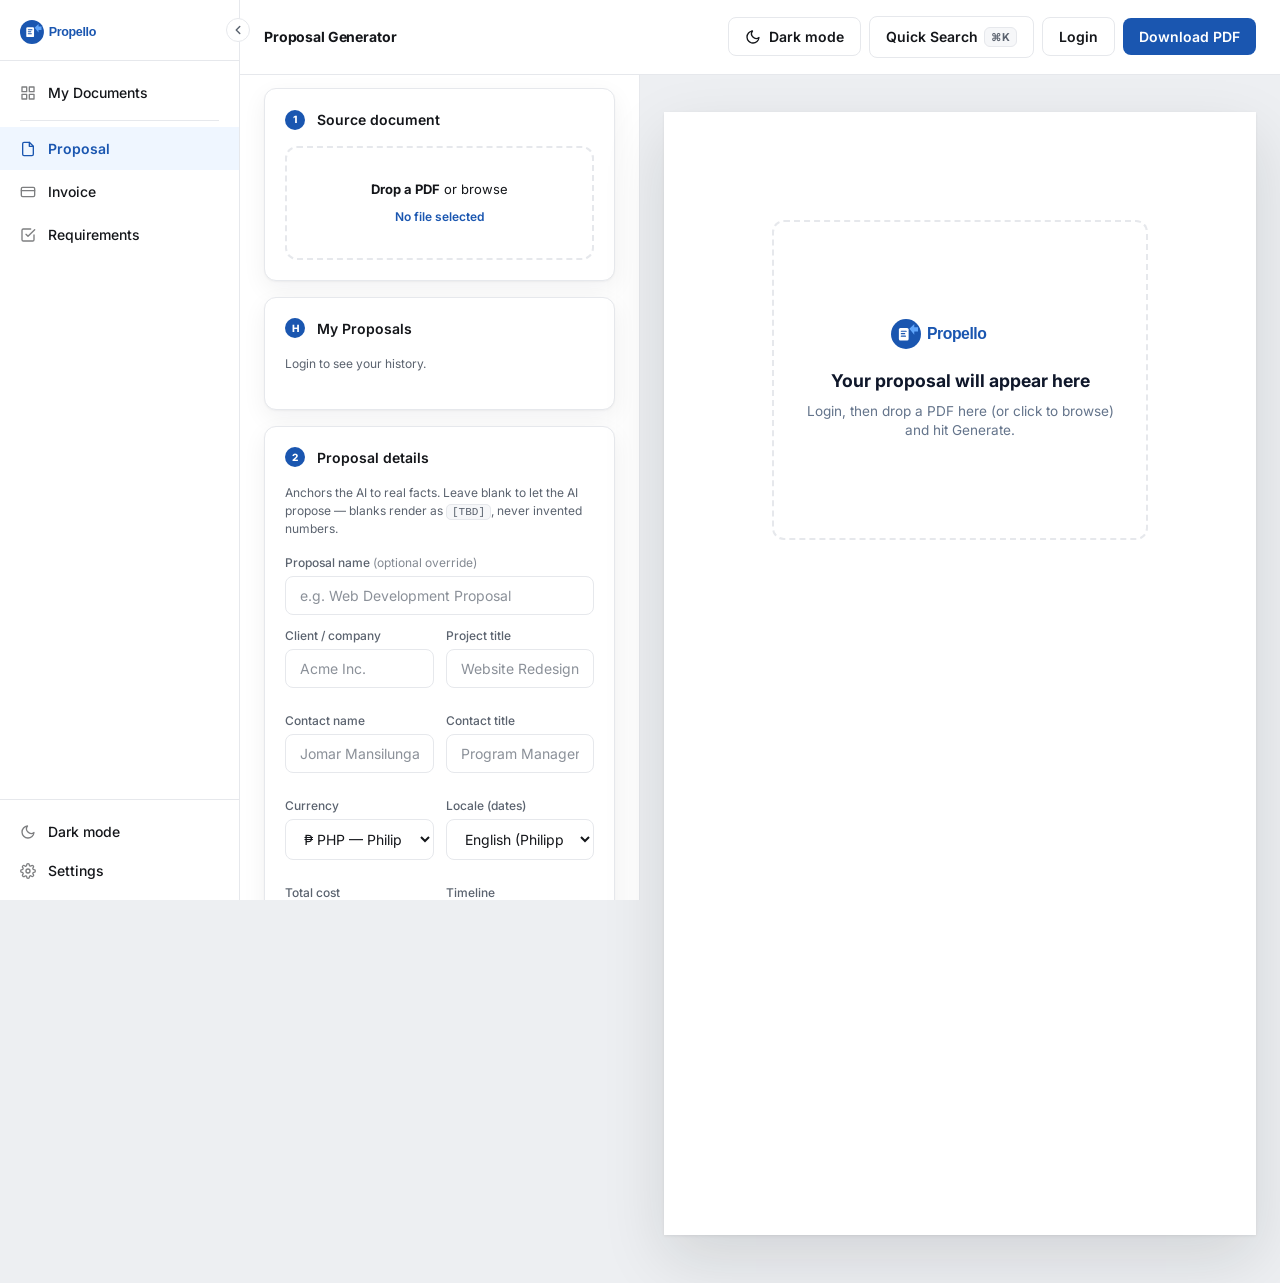
==== commit 208058b4: "Update app UI and invoice payment details" ====
--- a/index.html
+++ b/index.html
@@ -4,6 +4,19 @@
   <meta charset="UTF-8" />
   <meta name="viewport" content="width=device-width, initial-scale=1.0" />
   <title>Propello — Proposal Generator</title>
+  <script>
+    (function () {
+      try {
+        var stored = localStorage.getItem('pd-theme');
+        var prefersDark = window.matchMedia && window.matchMedia('(prefers-color-scheme: dark)').matches;
+        var theme = stored === 'dark' || stored === 'light' ? stored : (prefersDark ? 'dark' : 'light');
+        document.documentElement.dataset.theme = theme;
+        document.documentElement.style.colorScheme = theme;
+      } catch (error) {
+        document.documentElement.dataset.theme = 'light';
+      }
+    })();
+  </script>
   <!-- Auth gate: hide the app until we confirm a session, to avoid flashing
        the app before redirecting an unauthenticated visitor to login. -->
   <script>
@@ -17,7 +30,8 @@
   <link rel="preconnect" href="https://fonts.googleapis.com" />
   <link rel="preconnect" href="https://fonts.gstatic.com" crossorigin />
   <link href="https://fonts.googleapis.com/css2?family=Inter:wght@400;500;600;700;800&display=swap" rel="stylesheet" />
-  <link rel="stylesheet" href="styles.css?v=46" />
+  <link rel="stylesheet" href="styles.css?v=47" />
+  <link rel="stylesheet" href="theme.css?v=2" />
   <script defer src="https://cdnjs.cloudflare.com/ajax/libs/html2pdf.js/0.10.1/html2pdf.bundle.min.js"></script>
 </head>
 <body>
@@ -29,6 +43,16 @@
       <span class="appbar__title">Proposal Generator</span>
     </div>
     <div class="appbar__actions">
+      <button type="button" class="btn btn--ghost nav-link theme-toggle" data-theme-toggle aria-pressed="false" aria-label="Toggle dark mode">
+        <svg class="theme-toggle__icon theme-toggle__icon--moon" width="15" height="15" viewBox="0 0 24 24" fill="none" stroke="currentColor" stroke-width="2" stroke-linecap="round" stroke-linejoin="round" aria-hidden="true">
+          <path d="M21 12.79A9 9 0 1 1 11.21 3 7 7 0 0 0 21 12.79z"/>
+        </svg>
+        <svg class="theme-toggle__icon theme-toggle__icon--sun" width="15" height="15" viewBox="0 0 24 24" fill="none" stroke="currentColor" stroke-width="2" stroke-linecap="round" stroke-linejoin="round" aria-hidden="true">
+          <circle cx="12" cy="12" r="4"/>
+          <path d="M12 2v2M12 20v2M4.93 4.93l1.41 1.41M17.66 17.66l1.41 1.41M2 12h2M20 12h2M4.93 19.07l1.41-1.41M17.66 6.34l1.41-1.41"/>
+        </svg>
+        <span class="theme-toggle__label" data-theme-label>Dark mode</span>
+      </button>
       <button id="quickSearchBtn" class="btn btn--ghost nav-link btn--quicksearch" type="button" aria-label="Quick search">
         <span>Quick Search</span>
         <span class="btn__kbd">⌘K</span>
@@ -123,17 +147,61 @@
               <input type="date" id="f_date_picker" class="date-field__picker" tabindex="-1" aria-hidden="true" />
             </div>
           </div>
-          <div class="field field--full"><label class="label">Prepared by (signatory)</label><input id="f_signatory" class="input" value="Eric Jeremie Rotaquio" /></div>
-          <div class="field field--full"><label class="label">Signatory title</label><input id="f_signatoryTitle" class="input" value="Chief Executive Officer, Propello" /></div>
+          <div class="field field--full"><label class="label">Your company (prepared by)</label><input id="f_myCompany" class="input" placeholder="e.g. PocketDevs" autocomplete="organization" /></div>
+          <div class="field field--full"><label class="label">Client signatory</label><input id="f_signatory" class="input" placeholder="Client's full name" autocomplete="off" /></div>
+          <div class="field field--full"><label class="label">Client signatory title</label><input id="f_signatoryTitle" class="input" placeholder="e.g. Program Manager" autocomplete="off" /></div>
         </div>
 
         <div class="field field--full">
           <label class="label">Budget <span class="label__opt">(optional, manual override)</span></label>
           <input id="f_budget" class="input" placeholder="e.g. Php 250,000 fixed fee" />
         </div>
-        <div class="field field--full">
-          <label class="label">Payment details <span class="label__opt">(optional, manual override)</span></label>
-          <textarea id="f_paymentDetails" class="input textarea" rows="2" placeholder="e.g. 50% upfront, 50% on completion via Bank Transfer."></textarea>
+        <div class="field field--full payment-details">
+          <label class="payment-toggle" for="f_includePaymentDetails">
+            <span>
+              <span class="payment-toggle__title">Add payment details</span>
+              <span class="payment-toggle__hint">Show bank account details in the proposal payment section.</span>
+            </span>
+            <input id="f_includePaymentDetails" type="checkbox" role="switch" aria-controls="paymentDetailsFields" aria-expanded="false" />
+            <span class="payment-toggle__track" aria-hidden="true"></span>
+          </label>
+          <div id="paymentDetailsFields" class="payment-details__fields" hidden>
+            <div class="payment-bank-preview" aria-live="polite">
+              <span id="paymentBankBadge" class="payment-bank-preview__badge">BPI</span>
+              <span>
+                <span id="paymentBankPreviewName" class="payment-bank-preview__name">Bank of the Philippine Islands</span>
+                <span class="payment-bank-preview__hint">This logo color appears in the proposal.</span>
+              </span>
+            </div>
+            <div class="grid2">
+              <div class="field">
+                <label class="label">Bank Name</label>
+                <select id="f_paymentBank" class="input">
+                  <option value="bpi">Bank of the Philippine Islands (BPI)</option>
+                  <option value="bdo">BDO Unibank</option>
+                  <option value="metrobank">Metrobank</option>
+                  <option value="unionbank">UnionBank</option>
+                  <option value="gcash">GCash</option>
+                  <option value="maya">Maya</option>
+                  <option value="rcbc">RCBC</option>
+                  <option value="security-bank">Security Bank</option>
+                  <option value="custom">Other bank</option>
+                </select>
+              </div>
+              <div class="field">
+                <label class="label">Account Name</label>
+                <input id="f_paymentAccountName" class="input" placeholder="e.g. PocketDevs Solutions" autocomplete="organization" />
+              </div>
+              <div class="field field--full" id="paymentCustomBankField" hidden>
+                <label class="label">Custom bank name</label>
+                <input id="f_paymentCustomBank" class="input" placeholder="e.g. Philippine National Bank" />
+              </div>
+              <div class="field field--full">
+                <label class="label">Account Num.</label>
+                <input id="f_paymentAccountNumber" class="input" placeholder="e.g. 1234-5678-90" inputmode="numeric" autocomplete="off" />
+              </div>
+            </div>
+          </div>
         </div>
         <div class="field field--full">
           <label class="label">Extra instructions <span class="label__opt">(optional)</span></label>
@@ -154,13 +222,13 @@
         <div class="grid2">
           <div class="field"><label class="label">Client / company</label><input id="f_inv_client" class="input" placeholder="Acme Inc." /></div>
           <div class="field"><label class="label">Contact name</label><input id="f_inv_contact" class="input" placeholder="Jomar Mansilungan" /></div>
-          <div class="field field--full"><label class="label">Client TIN</label><input id="f_inv_clientTin" class="input" placeholder="000-000-000-000" /></div>
+          <div class="field field--full"><label class="label">Client TIN <span class="label__opt">(optional)</span></label><input id="f_inv_clientTin" class="input" placeholder="000-000-000-000" /></div>
         </div>
 
         <h3 class="card__subtitle">From</h3>
         <div class="grid2">
           <div class="field"><label class="label">Company</label><input id="f_inv_company" class="input" value="Propello" /></div>
-          <div class="field"><label class="label">Propello TIN</label><input id="f_inv_tin" class="input" placeholder="[TBD]" /></div>
+          <div class="field"><label class="label">Propello TIN <span class="label__opt">(optional)</span></label><input id="f_inv_tin" class="input" placeholder="[TBD]" /></div>
         </div>
 
         <h3 class="card__subtitle">Invoice info</h3>
@@ -213,9 +281,56 @@
           <span id="invoiceItemsTotal">0.00</span>
         </div>
 
-        <div class="field field--full">
-          <label class="label">Payment details <span class="label__opt">(optional)</span></label>
-          <textarea id="f_inv_paymentDetails" class="input textarea" rows="2" placeholder="e.g. Pay via Bank Transfer to BPI account 1234-5678-90."></textarea>
+        <div class="field field--full payment-details">
+          <label class="payment-toggle" for="f_inv_includePaymentDetails">
+            <span>
+              <span class="payment-toggle__title">Add payment details</span>
+              <span class="payment-toggle__hint">Show bank account details in the invoice payment section.</span>
+            </span>
+            <input id="f_inv_includePaymentDetails" type="checkbox" role="switch" aria-controls="invPaymentDetailsFields" aria-expanded="false" />
+            <span class="payment-toggle__track" aria-hidden="true"></span>
+          </label>
+          <div id="invPaymentDetailsFields" class="payment-details__fields" hidden>
+            <div class="payment-bank-preview" aria-live="polite">
+              <span id="invPaymentBankBadge" class="payment-bank-preview__badge">BPI</span>
+              <span>
+                <span id="invPaymentBankPreviewName" class="payment-bank-preview__name">Bank of the Philippine Islands</span>
+                <span class="payment-bank-preview__hint">This logo color appears in the invoice.</span>
+              </span>
+            </div>
+            <div class="grid2">
+              <div class="field">
+                <label class="label">Bank Name</label>
+                <select id="f_inv_paymentBank" class="input">
+                  <option value="bpi">Bank of the Philippine Islands (BPI)</option>
+                  <option value="bdo">BDO Unibank</option>
+                  <option value="metrobank">Metrobank</option>
+                  <option value="unionbank">UnionBank</option>
+                  <option value="gcash">GCash</option>
+                  <option value="maya">Maya</option>
+                  <option value="rcbc">RCBC</option>
+                  <option value="security-bank">Security Bank</option>
+                  <option value="custom">Other bank</option>
+                </select>
+              </div>
+              <div class="field">
+                <label class="label">Account Name</label>
+                <input id="f_inv_paymentAccountName" class="input" placeholder="e.g. PocketDevs Solutions" autocomplete="organization" />
+              </div>
+              <div class="field field--full" id="invPaymentCustomBankField" hidden>
+                <label class="label">Custom bank name</label>
+                <input id="f_inv_paymentCustomBank" class="input" placeholder="e.g. Philippine National Bank" />
+              </div>
+              <div class="field field--full">
+                <label class="label">Account Num.</label>
+                <input id="f_inv_paymentAccountNumber" class="input" placeholder="e.g. 1234-5678-90" inputmode="numeric" autocomplete="off" />
+              </div>
+              <div class="field field--full">
+                <label class="label">Additional payment note <span class="label__opt">(optional)</span></label>
+                <textarea id="f_inv_paymentDetails" class="input textarea" rows="2" placeholder="e.g. Please send proof of payment after transfer."></textarea>
+              </div>
+            </div>
+          </div>
         </div>
       </section>
 
@@ -459,6 +574,11 @@
             <label class="label">Full name</label>
             <input id="settingsName" type="text" class="input" placeholder="Your full name" autocomplete="name" />
           </div>
+          <div class="field">
+            <label class="label">Company</label>
+            <input id="settingsCompany" type="text" class="input" placeholder="Your company name" autocomplete="organization" />
+            <p class="card__hint">Shown as the “Prepared by” company on your proposals and invoices.</p>
+          </div>
           <div id="settingsProfileStatus" class="status" hidden></div>
           <button type="button" id="saveProfileBtn" class="btn btn--primary btn--block">Save profile</button>
           <hr class="rule" />
@@ -572,6 +692,6 @@
     </div>
   </div>
 
-  <script type="module" src="app.js?v=43"></script>
+  <script type="module" src="app.js?v=48"></script>
 </body>
 </html>
--- a/styles.css
+++ b/styles.css
@@ -378,6 +378,100 @@
 .field { margin-bottom: 0.75rem; }
 .field--full { grid-column: 1 / -1; }
 .field--row { display: flex; align-items: center; justify-content: space-between; gap: 0.75rem; }
+.payment-details {
+  padding: 0.75rem;
+  border: 1px solid var(--border);
+  border-radius: 10px;
+  background: var(--bg-subtle);
+}
+.payment-toggle {
+  display: flex;
+  align-items: center;
+  justify-content: space-between;
+  gap: 0.85rem;
+  cursor: pointer;
+}
+.payment-toggle input {
+  position: absolute;
+  width: 1px;
+  height: 1px;
+  opacity: 0;
+  pointer-events: none;
+}
+.payment-toggle__title {
+  display: block;
+  color: var(--text);
+  font-size: 0.82rem;
+  font-weight: 700;
+}
+.payment-toggle__hint {
+  display: block;
+  color: var(--text-muted);
+  font-size: 0.72rem;
+  line-height: 1.35;
+}
+.payment-toggle__track {
+  position: relative;
+  flex: 0 0 auto;
+  width: 42px;
+  height: 24px;
+  border-radius: 999px;
+  background: #cbd5e1;
+  transition: background 0.16s ease, box-shadow 0.16s ease;
+}
+.payment-toggle__track::after {
+  content: "";
+  position: absolute;
+  top: 3px;
+  left: 3px;
+  width: 18px;
+  height: 18px;
+  border-radius: 50%;
+  background: #fff;
+  box-shadow: 0 1px 3px rgba(15, 23, 42, 0.22);
+  transition: transform 0.16s ease;
+}
+.payment-toggle input:checked + .payment-toggle__track { background: var(--rausch); }
+.payment-toggle input:checked + .payment-toggle__track::after { transform: translateX(18px); }
+.payment-toggle input:focus-visible + .payment-toggle__track { box-shadow: 0 0 0 3px rgba(26, 86, 176, 0.18); }
+.payment-details__fields { margin-top: 0.85rem; }
+.payment-details__fields .grid2 { gap: 0.65rem; }
+.payment-bank-preview {
+  display: flex;
+  align-items: center;
+  gap: 0.65rem;
+  margin-bottom: 0.75rem;
+  padding: 0.6rem;
+  border: 1px solid var(--border);
+  border-radius: 8px;
+  background: var(--bg-card);
+}
+.payment-bank-preview__badge {
+  flex: 0 0 auto;
+  min-width: 42px;
+  height: 34px;
+  padding: 0 0.45rem;
+  border-radius: 7px;
+  background: var(--bank-color, #475569);
+  color: #fff;
+  display: inline-flex;
+  align-items: center;
+  justify-content: center;
+  font-size: 0.68rem;
+  font-weight: 800;
+  line-height: 1;
+}
+.payment-bank-preview__name {
+  display: block;
+  color: var(--text);
+  font-size: 0.78rem;
+  font-weight: 700;
+}
+.payment-bank-preview__hint {
+  display: block;
+  color: var(--text-muted);
+  font-size: 0.68rem;
+}
 .check { display: inline-flex; align-items: center; gap: 0.4rem; font-size: 0.8125rem; color: var(--text-muted); cursor: pointer; }
 .rule { border: none; border-top: 1px solid var(--border); margin: 1rem 0; }
 
@@ -796,10 +890,9 @@
 .p-paymethod__badge {
   flex-shrink: 0; width: 44px; height: 44px; border-radius: 8px; color: #fff;
   display: flex; align-items: center; justify-content: center;
+  background: var(--bank-color, #475569);
   font-weight: 800; font-size: 0.7rem; letter-spacing: 0.02em; text-align: center;
 }
-.p-paymethod__badge--bpi { background: #c8102e; }
-.p-paymethod__badge--gcash { background: #0072ce; }
 .p-paymethod__bank { font-weight: 700; color: #0f172a; font-size: 0.82rem; }
 .p-paymethod__name { font-size: 0.78rem; color: #334155; }
 .p-paymethod__account { font-size: 0.78rem; color: #64748b; font-family: 'Courier New', monospace; }
--- a/theme.css
+++ b/theme.css
@@ -0,0 +1,460 @@
+/* ============================================================
+   Propello dark mode
+   Loaded after the base app styles so it can override both the
+   generator shell and the requirements questionnaire.
+   ============================================================ */
+
+html[data-theme="dark"] {
+  color-scheme: dark;
+}
+
+html[data-theme="dark"],
+html[data-theme="dark"] body {
+  --bg: #090d16;
+  --bg-card: #111827;
+  --bg-input: #0f172a;
+  --bg-subtle: #0f1724;
+  --text: #e5e7eb;
+  --text-muted: #94a3b8;
+  --rausch: #60a5fa;
+  --rausch-hover: #3b82f6;
+  --rausch-tint: rgba(59, 130, 246, 0.14);
+  --border: #243244;
+  --shadow: 0 16px 36px rgba(2, 6, 23, 0.46);
+}
+
+html[data-theme="dark"] body {
+  background:
+    radial-gradient(circle at top, rgba(26, 86, 176, 0.24), transparent 34rem),
+    linear-gradient(180deg, #0b1020 0%, #070b12 100%);
+  color: var(--text);
+}
+
+/* Theme toggle controls */
+.theme-toggle {
+  gap: 0.5rem;
+  white-space: nowrap;
+}
+
+.theme-toggle__icon {
+  width: 16px;
+  height: 16px;
+  flex: none;
+}
+
+.theme-toggle__icon--sun {
+  display: none;
+}
+
+.theme-toggle__label {
+  white-space: nowrap;
+}
+
+html[data-theme="dark"] .theme-toggle__icon--moon {
+  display: none;
+}
+
+html[data-theme="dark"] .theme-toggle__icon--sun {
+  display: inline-flex;
+}
+
+.app-sidebar__item--theme {
+  margin-top: 0.15rem;
+}
+
+.app-sidebar__item--theme .theme-toggle__label {
+  font-weight: 500;
+}
+
+.app-mobile-bar__theme {
+  width: 36px;
+  height: 36px;
+  border: 1px solid var(--border);
+  border-radius: 8px;
+  background: var(--bg-card);
+  color: var(--text);
+  display: inline-flex;
+  align-items: center;
+  justify-content: center;
+  flex: none;
+  transition: background 0.15s ease, color 0.15s ease, border-color 0.15s ease;
+}
+
+.app-mobile-bar__theme:hover {
+  background: var(--bg-subtle);
+  color: var(--text);
+}
+
+.app-mobile-bar__theme .theme-toggle__icon {
+  width: 18px;
+  height: 18px;
+}
+
+.auth-gate__topbar {
+  display: flex;
+  justify-content: flex-end;
+  margin-bottom: 1rem;
+}
+
+/* Shared shell polish */
+html[data-theme="dark"] .btn--ghost:hover,
+html[data-theme="dark"] .btn--ghost:focus-visible {
+  background: rgba(96, 165, 250, 0.08);
+}
+
+html[data-theme="dark"] .btn__kbd {
+  background: rgba(15, 23, 42, 0.82);
+  border-color: var(--border);
+  color: var(--text-muted);
+}
+
+html[data-theme="dark"] .app-sidebar__logout:hover {
+  background: rgba(96, 165, 250, 0.12);
+  color: #bfdbfe;
+}
+
+html[data-theme="dark"] .app-sidebar__collapse-btn:hover,
+html[data-theme="dark"] .app-mobile-bar__hamburger:hover {
+  background: var(--bg-subtle);
+}
+
+html[data-theme="dark"] .doc-card__thumb {
+  background: #0b1220;
+}
+
+html[data-theme="dark"] .doc-card__type--proposal {
+  color: #93c5fd;
+  background: rgba(59, 130, 246, 0.18);
+}
+
+html[data-theme="dark"] .doc-card__type--invoice {
+  color: #bfdbfe;
+  background: rgba(96, 165, 250, 0.14);
+}
+
+html[data-theme="dark"] .doc-card__type--questionnaire {
+  color: #86efac;
+  background: rgba(34, 197, 94, 0.14);
+}
+
+html[data-theme="dark"] .doc-card__delete {
+  background: var(--bg-card);
+  border-color: var(--border);
+}
+
+html[data-theme="dark"] .doc-card__delete:hover {
+  background: rgba(96, 165, 250, 0.12);
+  border-color: rgba(96, 165, 250, 0.24);
+  color: #bfdbfe;
+}
+
+html[data-theme="dark"] .quick-search__item:hover,
+html[data-theme="dark"] .quick-search__item--active {
+  border-color: rgba(96, 165, 250, 0.35);
+  background: rgba(59, 130, 246, 0.12);
+  box-shadow: 0 8px 24px rgba(2, 6, 23, 0.28);
+}
+
+html[data-theme="dark"] .quick-search__title,
+html[data-theme="dark"] .dash-page__title,
+html[data-theme="dark"] .dash-section__title,
+html[data-theme="dark"] .dash-page__login h2,
+html[data-theme="dark"] .tmpl-card__name,
+html[data-theme="dark"] .tmpl-modal__title,
+html[data-theme="dark"] .auth-gate__title,
+html[data-theme="dark"] .rq-mode__title,
+html[data-theme="dark"] .rq-chat__title,
+html[data-theme="dark"] .rq-hero__title,
+html[data-theme="dark"] .rq-review-header__title,
+html[data-theme="dark"] .rq-thankyou__title,
+html[data-theme="dark"] .rq-step__title,
+html[data-theme="dark"] .rq-card .label,
+html[data-theme="dark"] .rq-choice__label,
+html[data-theme="dark"] .rq-check__label,
+html[data-theme="dark"] .rq-summary__value,
+html[data-theme="dark"] .rq-chat-message__text,
+html[data-theme="dark"] .rq-chat-fact__value,
+html[data-theme="dark"] .tf-q__title,
+html[data-theme="dark"] .tf-choice__label,
+html[data-theme="dark"] .tf-q__keyhint b {
+  color: var(--text);
+}
+
+html[data-theme="dark"] .rq-mode__intro,
+html[data-theme="dark"] .rq-mode-card__body span,
+html[data-theme="dark"] .rq-chat__eyebrow,
+html[data-theme="dark"] .rq-chat-message__name,
+html[data-theme="dark"] .rq-chat__composer-foot > span,
+html[data-theme="dark"] .rq-chat__progress,
+html[data-theme="dark"] .rq-chat__empty,
+html[data-theme="dark"] .rq-chat__generate-hint,
+html[data-theme="dark"] .rq-chat__missing h3,
+html[data-theme="dark"] .rq-review-header__sub,
+html[data-theme="dark"] .rq-thankyou__sub,
+html[data-theme="dark"] .rq-summary__label,
+html[data-theme="dark"] .rq-staff-hint,
+html[data-theme="dark"] .rq-share-hint,
+html[data-theme="dark"] .rq-step__help,
+html[data-theme="dark"] .tf-q__help,
+html[data-theme="dark"] .tf-q__keyhint,
+html[data-theme="dark"] .tf-choice__hint,
+html[data-theme="dark"] .dash-page__subtitle,
+html[data-theme="dark"] .dash-section__sub,
+html[data-theme="dark"] .dash-page__empty,
+html[data-theme="dark"] .dash-page__loading,
+html[data-theme="dark"] .dash-page__login p,
+html[data-theme="dark"] .quick-search__meta {
+  color: var(--text-muted);
+}
+
+html[data-theme="dark"] .rq-mode-card:not(.rq-mode-card--ai),
+html[data-theme="dark"] .rq-chat__starters button,
+html[data-theme="dark"] .rq-chat__composer,
+html[data-theme="dark"] .rq-chat__conversation,
+html[data-theme="dark"] .rq-card,
+html[data-theme="dark"] .rq-choice,
+html[data-theme="dark"] .rq-check,
+html[data-theme="dark"] .rq-share-card,
+html[data-theme="dark"] .rq-staff-card,
+html[data-theme="dark"] .rq-srd-toolbar,
+html[data-theme="dark"] .tf-choice,
+html[data-theme="dark"] .tf-input--area,
+html[data-theme="dark"] .tf-choice__key,
+html[data-theme="dark"] .tf-error {
+  background: var(--bg-card);
+  border-color: var(--border);
+  color: var(--text);
+}
+
+html[data-theme="dark"] .rq-mode-card {
+  box-shadow: 0 18px 44px rgba(2, 6, 23, 0.34);
+}
+
+html[data-theme="dark"] .rq-mode-card--ai {
+  border-color: rgba(96, 165, 250, 0.35);
+  background:
+    radial-gradient(circle at 88% 12%, rgba(96, 165, 250, 0.28), transparent 34%),
+    linear-gradient(145deg, #0c1424, #101a2d);
+  box-shadow: 0 18px 44px rgba(2, 6, 23, 0.36);
+}
+
+html[data-theme="dark"] .rq-mode-card__icon--form {
+  background: rgba(148, 163, 184, 0.16);
+  color: var(--text);
+}
+
+html[data-theme="dark"] .industry-setup {
+  border-color: rgba(96, 165, 250, 0.32);
+  background:
+    linear-gradient(180deg, rgba(17, 24, 39, 0.96), rgba(9, 13, 22, 0.98)),
+    radial-gradient(circle at top right, rgba(96, 165, 250, 0.12), transparent 12rem);
+  box-shadow:
+    inset 0 1px 0 rgba(191, 219, 254, 0.06),
+    0 12px 28px rgba(2, 6, 23, 0.28);
+}
+
+html[data-theme="dark"] .industry-setup__copy strong {
+  color: var(--text);
+}
+
+html[data-theme="dark"] .industry-setup__copy p,
+html[data-theme="dark"] .industry-setup .label,
+html[data-theme="dark"] .industry-setup .card__hint {
+  color: var(--text-muted);
+}
+
+html[data-theme="dark"] .industry-setup .input {
+  background: #121a2d;
+  border-color: #314258;
+  color: var(--text);
+}
+
+html[data-theme="dark"] .industry-setup .input:focus {
+  border-color: var(--rausch);
+  box-shadow: 0 0 0 3px rgba(96, 165, 250, 0.16);
+}
+
+html[data-theme="dark"] .rq-chat__conversation {
+  background:
+    linear-gradient(rgba(15, 23, 42, 0.95), rgba(15, 23, 42, 0.95)),
+    radial-gradient(circle at 1px 1px, rgba(96, 165, 250, 0.14) 1px, transparent 0);
+  background-size: auto, 20px 20px;
+}
+
+html[data-theme="dark"] .rq-chat__composer {
+  border-top: 1px solid var(--border);
+}
+
+html[data-theme="dark"] .rq-chat__composer textarea {
+  background: transparent;
+  color: var(--text);
+}
+
+html[data-theme="dark"] .rq-choice--checked .rq-choice__hint {
+  color: #fda4af;
+}
+
+html[data-theme="dark"] .rq-chat-message--user .rq-chat-message__text {
+  background: rgba(59, 130, 246, 0.12);
+  border-color: rgba(96, 165, 250, 0.22);
+}
+
+html[data-theme="dark"] .rq-chat-message__avatar {
+  background: #0f172a;
+  color: #fff;
+}
+
+html[data-theme="dark"] .rq-chat__brief-head,
+html[data-theme="dark"] .rq-chat__missing,
+html[data-theme="dark"] .rq-chat-fact,
+html[data-theme="dark"] .rq-chat__composer {
+  border-color: var(--border);
+}
+
+html[data-theme="dark"] .rq-chat__brief-head > span:first-child,
+html[data-theme="dark"] .rq-chat__missing h3 {
+  color: var(--text);
+}
+
+html[data-theme="dark"] .rq-chat__progress {
+  background: rgba(59, 130, 246, 0.12);
+}
+
+html[data-theme="dark"] .rq-chat__missing-list span {
+  background: rgba(15, 23, 42, 0.8);
+  border-color: var(--border);
+}
+
+html[data-theme="dark"] .rq-chat__send,
+html[data-theme="dark"] .tf-ok {
+  box-shadow: 0 12px 28px rgba(37, 99, 235, 0.28);
+}
+
+html[data-theme="dark"] .tf-input {
+  border-bottom-color: #334155;
+  color: var(--text);
+}
+
+html[data-theme="dark"] .tf-input::placeholder {
+  color: #64748b;
+}
+
+html[data-theme="dark"] .tf-input--area {
+  background: rgba(15, 23, 42, 0.72);
+  border-color: #334155;
+}
+
+html[data-theme="dark"] .tf-choice {
+  background: rgba(15, 23, 42, 0.72);
+  border-color: #334155;
+}
+
+html[data-theme="dark"] .tf-choice:hover {
+  background: rgba(59, 130, 246, 0.12);
+  border-color: rgba(96, 165, 250, 0.38);
+}
+
+html[data-theme="dark"] .tf-choice--selected {
+  box-shadow: inset 0 0 0 1px rgba(96, 165, 250, 0.75);
+}
+
+html[data-theme="dark"] .tf-choice__key {
+  background: #0f172a;
+  border-color: #334155;
+  color: var(--text-muted);
+}
+
+html[data-theme="dark"] .tf-error {
+  background: rgba(127, 29, 29, 0.34);
+  color: #fecaca;
+}
+
+html[data-theme="dark"] .tf-progress {
+  background: #1f2937;
+}
+
+html[data-theme="dark"] .tf-navbtn:disabled {
+  background: #243244;
+  color: #7c8aa5;
+}
+
+html[data-theme="dark"] .dash-page__tab:hover {
+  border-color: rgba(96, 165, 250, 0.34);
+}
+
+html[data-theme="dark"] .dash-page__tab--active {
+  border-color: rgba(96, 165, 250, 0.34);
+  background: rgba(59, 130, 246, 0.14);
+}
+
+html[data-theme="dark"] .tmpl-card {
+  box-shadow: 0 14px 34px rgba(2, 6, 23, 0.34);
+}
+
+html[data-theme="dark"] .tmpl-card:hover {
+  border-color: rgba(96, 165, 250, 0.34);
+  box-shadow: 0 18px 40px rgba(2, 6, 23, 0.44);
+}
+
+html[data-theme="dark"] .tmpl-card__icon {
+  background: rgba(59, 130, 246, 0.14);
+}
+
+html[data-theme="dark"] .tmpl-card__delete:hover {
+  background: rgba(96, 165, 250, 0.12);
+}
+
+html[data-theme="dark"] .doc-card__thumb,
+html[data-theme="dark"] .quick-search__shortcut,
+html[data-theme="dark"] .editor-toolbar__dropdown,
+html[data-theme="dark"] .user-menu__dropdown,
+html[data-theme="dark"] .toast {
+  background: var(--bg-card);
+  border-color: var(--border);
+}
+
+html[data-theme="dark"] .quick-search__shortcut {
+  color: var(--text-muted);
+}
+
+html[data-theme="dark"] .paper-wrap {
+  background: #f8fafc;
+  color: #1e293b;
+  box-shadow: 0 24px 56px rgba(2, 6, 23, 0.42);
+}
+
+html[data-theme="dark"] .find-bar {
+  box-shadow: 0 18px 42px rgba(2, 6, 23, 0.38);
+}
+
+html[data-theme="dark"] .modal {
+  background: rgba(2, 6, 23, 0.68);
+}
+
+html[data-theme="dark"] .collab-banner {
+  background: rgba(15, 23, 42, 0.82);
+  border-color: rgba(96, 165, 250, 0.18);
+  color: #dbeafe;
+}
+
+html[data-theme="dark"] .collab-avatar {
+  border-color: var(--bg-card);
+}
+
+html[data-theme="dark"] .appbar__divider,
+html[data-theme="dark"] .app-sidebar__divider,
+html[data-theme="dark"] .app-sidebar__footer,
+html[data-theme="dark"] .app-sidebar__brand,
+html[data-theme="dark"] .app-sidebar__user,
+html[data-theme="dark"] .app-sidebar__collapse-btn,
+html[data-theme="dark"] .app-mobile-bar,
+html[data-theme="dark"] .app-sidebar {
+  border-color: var(--border);
+}
+
+html[data-theme="dark"] .app-sidebar__brand,
+html[data-theme="dark"] .app-sidebar__user,
+html[data-theme="dark"] .app-sidebar__footer,
+html[data-theme="dark"] .app-mobile-bar {
+  background: var(--bg-card);
+}
